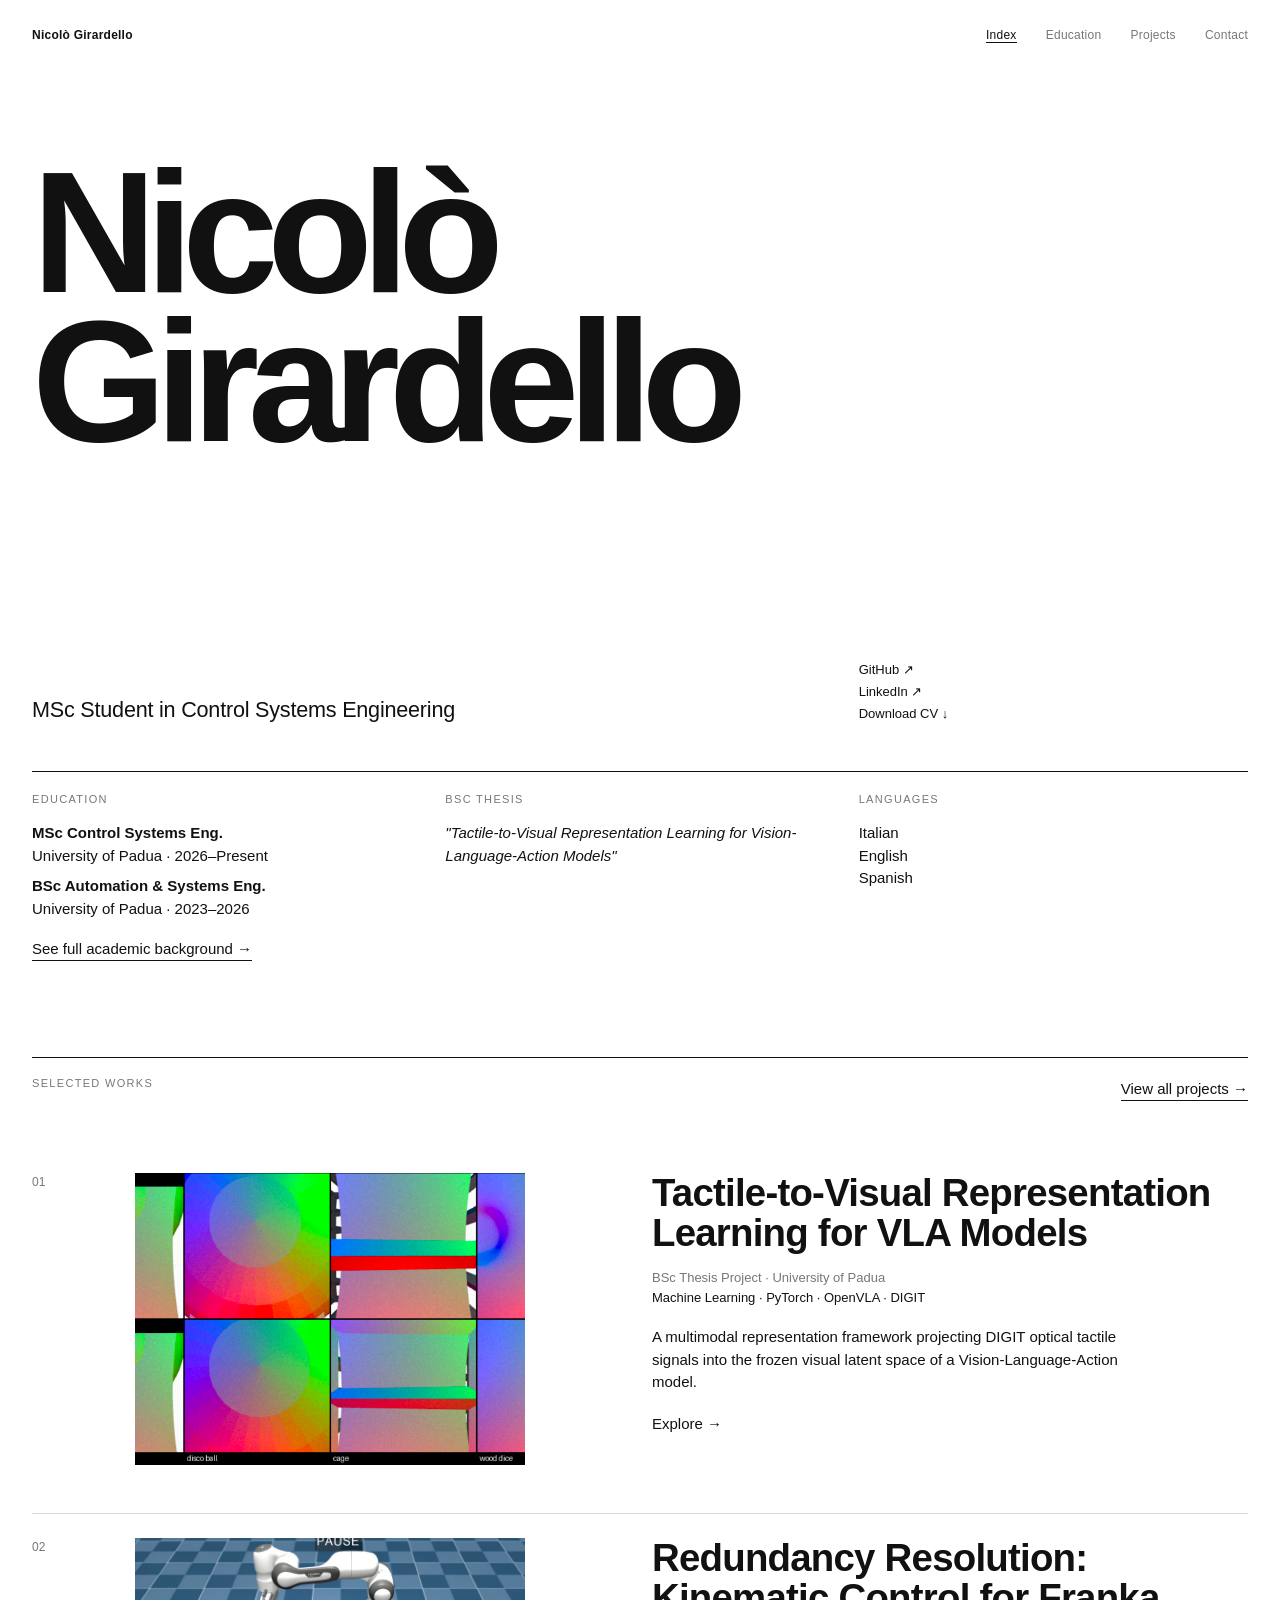
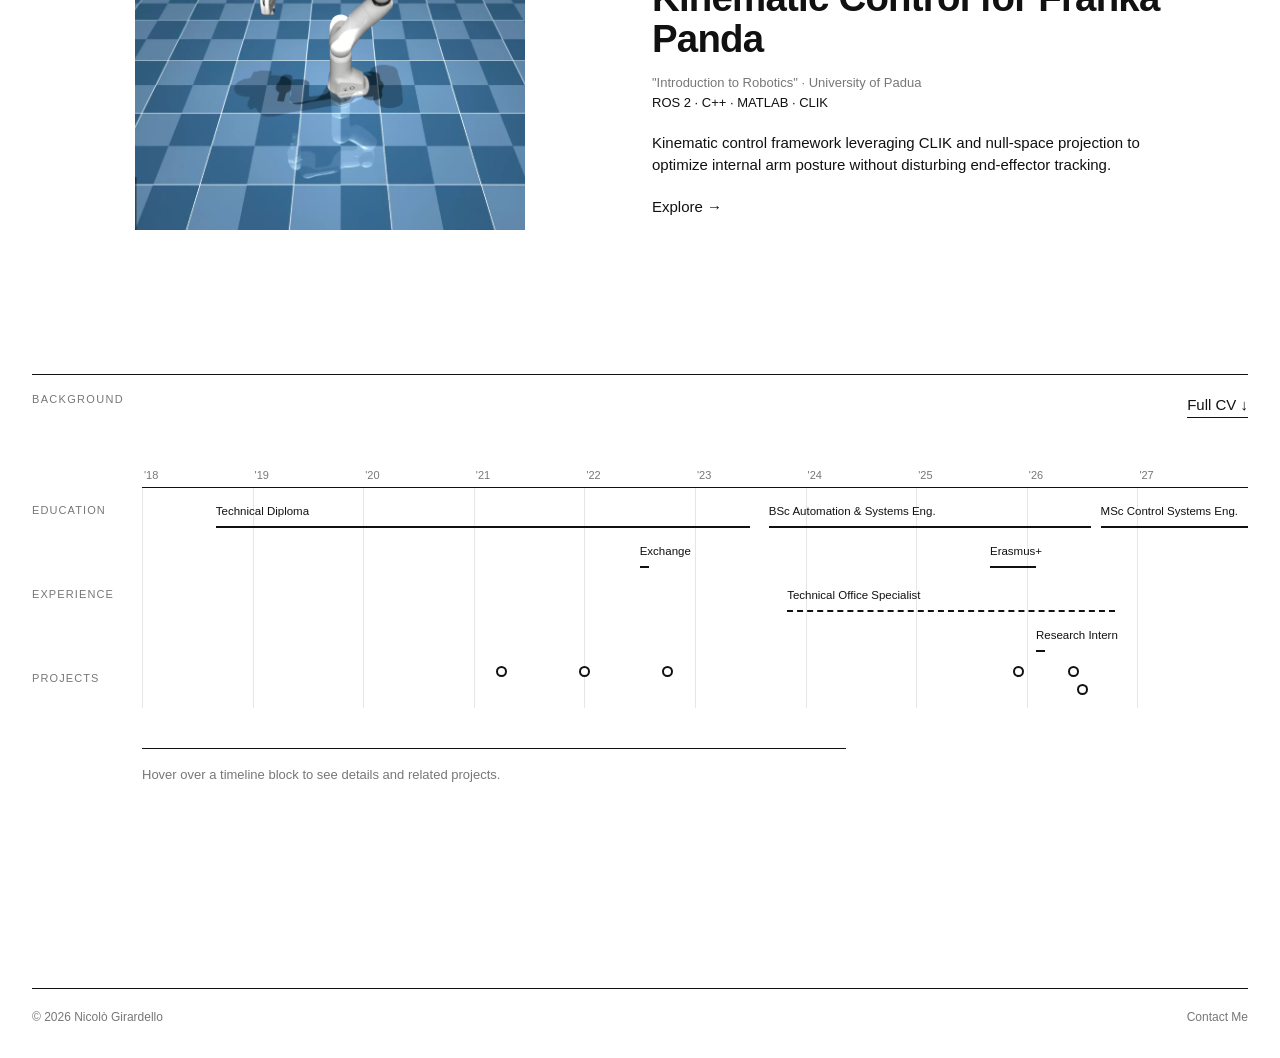
==== index.html @ 9d9387e7 "Initial commit" ====
<!DOCTYPE html>
<html lang="en">
<head>
  <meta charset="UTF-8">
  <meta name="viewport" content="width=device-width, initial-scale=1.0">

  <!-- Page metadata -->
  <title>Nicolò Girardello · Control Systems Engineer</title>
  <meta name="description" content="Portfolio of Nicolò Girardello, MSc Student in Control Systems Engineering. Exploring robotics, machine learning, and automation.">
  <meta name="author" content="Nicolò Girardello">
  <link rel="canonical" href="https://girardellon.github.io/">

  <!-- Open Graph -->
  <meta property="og:title" content="Nicolò Girardello · Control Systems Engineer">
  <meta property="og:description" content="Portfolio of Nicolò Girardello, MSc Student in Control Systems Engineering. Exploring robotics, machine learning, and automation.">
  <meta property="og:type" content="website">
  <meta property="og:url" content="https://girardellon.github.io/">
  <meta property="og:image" content="https://girardellon.github.io/assets/images/og-image.jpg">

  <!-- Styles -->
  <link rel="stylesheet" href="assets/css/style.css">

  <!-- Icons and manifest -->
  <link rel="icon" type="image/png" href="assets/images/favicon.png?v=2">
  <link rel="icon" href="favicon.ico" sizes="32x32">
  <link rel="apple-touch-icon" href="assets/images/apple-touch-icon.png">
  <link rel="manifest" href="site.webmanifest">
</head>
<body>
  <div class="wrap">

    <!-- Site header -->
    <header class="top">
      <a class="nm" href="index.html">Nicolò Girardello</a>
      <nav>
        <a href="index.html" class="active" aria-current="page">Index</a>
        <a href="education.html">Education</a>
        <a href="projects.html">Projects</a>
        <a href="contact.html">Contact</a>
      </nav>
    </header>

    <main>
      <!-- Hero -->
      <section class="hero">
        <h1>Nicolò<br>Girardello</h1>
        <div class="hm">
          <p class="role">MSc Student in Control Systems Engineering</p>
          <div class="lk">
            <a href="https://github.com/girardellon" target="_blank" rel="noopener">GitHub ↗</a>
            <a href="https://linkedin.com/in/nicol%C3%B2-girardello" target="_blank" rel="noopener">LinkedIn ↗</a>
            <a href="assets/docs/cv.pdf" target="_blank" rel="noopener">Download CV ↓</a>
          </div>
        </div>
      </section>

      <!-- Info grid -->
      <section class="info grid">
        <div>
          <p class="lab">Education</p>
          <p><strong>MSc Control Systems Eng.</strong><br>University of Padua · 2026–Present</p>
          <p><strong>BSc Automation &amp; Systems Eng.</strong><br>University of Padua · 2023–2026</p>
          <a class="more" href="education.html">See full academic background →</a>
        </div>
        <div>
          <p class="lab">BSc Thesis</p>
          <p><em>"Tactile-to-Visual Representation Learning for Vision-Language-Action Models"</em></p>
        </div>
        <div>
          <p class="lab">Languages</p>
          <p>Italian<br>English<br>Spanish</p>
        </div>
      </section>

      <!-- Selected works -->
      <section class="sec" id="selected-works">
        <div class="sh">
          <h2 class="lab">Selected Works</h2>
          <a class="more-all" href="projects.html">View all projects →</a>
        </div>

        <!-- Project 01: BSc thesis -->
        <article class="work grid">
          <div class="num">01</div>
          <div class="ph ph-media">
            <img src="assets/images/thesis-main.png" alt="Thesis Project">
          </div>
          <div class="tx">
            <h3>Tactile-to-Visual Representation Learning for VLA Models</h3>
            <p class="ctx">BSc Thesis Project · University of Padua</p>
            <p class="tg">Machine Learning · PyTorch · OpenVLA · DIGIT</p>
            <p class="s">A multimodal representation framework projecting DIGIT optical tactile signals into the frozen visual latent space of a Vision-Language-Action model.</p>
            <div class="rowlinks">
              <a href="projects/bsc-thesis.html">Explore →</a>
            </div>
          </div>
        </article>

        <!-- Project 02: Franka Panda redundancy resolution -->
        <article class="work grid">
          <div class="num">02</div>
          <div class="ph ph-media">
            <img src="assets/images/franka-ros.png" alt="Franka Panda Project" style="transform: scale(1.3);">
          </div>
          <div class="tx">
            <h3>Redundancy Resolution: Kinematic Control for Franka Panda</h3>
            <p class="ctx">"Introduction to Robotics" · University of Padua</p>
            <p class="tg">ROS 2 · C++ · MATLAB · CLIK</p>
            <p class="s">Kinematic control framework leveraging CLIK and null-space projection to optimize internal arm posture without disturbing end-effector tracking.</p>
            <div class="rowlinks">
              <a href="projects/redundancy-control.html">Explore →</a>
            </div>
          </div>
        </article>
      </section>

      <!-- Timeline -->
      <section class="sec" id="background">
        <div class="sh">
          <h2 class="lab">Background</h2>
          <a class="more-all" href="assets/docs/cv.pdf" target="_blank" rel="noopener">Full CV ↓</a>
        </div>

        <div id="tl-scroll" class="tl-scroll">
          <div class="tl-wrap">

            <!-- Years (x axis) -->
            <div class="tl-years">
              <i class="lc"></i>
              <div class="tl-yr">
                <span style="left:0%">'18</span>
                <span style="left:10%">'19</span>
                <span style="left:20%">'20</span>
                <span style="left:30%">'21</span>
                <span style="left:40%">'22</span>
                <span style="left:50%">'23</span>
                <span style="left:60%">'24</span>
                <span style="left:70%">'25</span>
                <span style="left:80%">'26</span>
                <span style="left:90%">'27</span>
              </div>
            </div>

            <!-- Lane: Education -->
            <div class="tl-lane l-edu">
              <b class="ln">Education</b>
              <div class="trk">
                <div class="bar t0 k-edu" data-tl="diploma" tabindex="0" style="left:6.67%;width:48.33%"><span>Technical Diploma</span></div>
                <div class="bar t1 narrow k-edu" data-tl="crete" tabindex="0" style="left:45%;width:0.83%"><span>Exchange</span></div>
                <div class="bar t0 k-edu" data-tl="bsc" tabindex="0" style="left:56.67%;width:29.16%"><span>BSc Automation &amp; Systems Eng.</span></div>
                <div class="bar t1 narrow k-edu" data-tl="bcn" tabindex="0" style="left:76.67%;width:4.16%"><span>Erasmus+</span></div>
                <div class="bar t0 k-edu" data-tl="msc" tabindex="0" style="left:86.67%;width:13.33%"><span>MSc Control Systems Eng.</span></div>
              </div>
            </div>

            <!-- Lane: Experience -->
            <div class="tl-lane l-exp">
              <b class="ln">Experience</b>
              <div class="trk">
                <div class="bar t0 k-exp" data-tl="mep" tabindex="0" style="left:58.33%;width:29.67%"><span>Technical Office Specialist</span></div>
                <div class="bar t1 narrow k-exp" data-tl="robotac" tabindex="0" style="left:80.83%;width:0.84%"><span>Research Intern</span></div>
              </div>
            </div>

            <!-- Lane: Projects -->
            <div class="tl-lane l-prj">
              <b class="ln">Projects</b>
              <div class="trk">
                <a class="dot t0" data-tl="p-smart-warehouse" href="projects/smart-warehouse.html" style="left:32.5%" aria-label="Smart Warehouse: Automated Material Dispensing"></a>
                <a class="dot t0" data-tl="p-berrybot" href="projects/berrybot.html" style="left:40%" aria-label="BerryBot: Automated Strawberry Harvesting System"></a>
                <a class="dot t0" data-tl="p-chessbot" href="projects/chessbot.html" style="left:47.5%" aria-label="ChessBot: Automated 3-Axis Chess-Playing Robot"></a>
                <a class="dot t0" data-tl="p-warehouse-simulator" href="projects/warehouse-simulator.html" style="left:79.17%" aria-label="Multi-Robot Warehouse Optimization Simulator"></a>
                <a class="dot t0" data-tl="p-redundancy-control" href="projects/redundancy-control.html" style="left:84.17%" aria-label="Redundancy Resolution: Kinematic Control for Franka Panda"></a>
                <a class="dot t1" data-tl="p-bsc-thesis" href="projects/bsc-thesis.html" style="left:85%" aria-label="Tactile-to-Visual Representation Learning for VLA Models"></a>
              </div>
            </div>

          </div>
        </div>

        <!-- Details panel (filled by timeline.js) -->
        <div id="tl-panel" class="tl-panel" aria-live="polite"></div>
      </section>
    </main>

    <!-- Site footer -->
    <footer>
      <span>© 2026 Nicolò Girardello</span>
      <a href="contact.html">Contact Me</a>
    </footer>

  </div>

  <!-- Timeline behaviour -->
  <script src="assets/js/timeline.js" defer></script>
</body>
</html>
---- assets/css/style.css ----
/* ==========================================================================
   Typographic grid portfolio – main stylesheet
   ========================================================================== */

/* --------------------------------------------------------------------------
   Reset & base
   -------------------------------------------------------------------------- */
* {
  box-sizing: border-box;
  margin: 0;
  padding: 0;
}

:root {
  --ink: #111;
  --mut: #777;
  --rule: #d9d9d9;
  --f: "Helvetica Neue", Helvetica, Arial, sans-serif;
}

html {
  -webkit-text-size-adjust: 100%;
}

body {
  background: #fff;
  color: var(--ink);
  font: 400 15px/1.5 var(--f);
  padding: 0 2rem;
}

a {
  color: inherit;
  text-decoration: none;
}

h1,
h2,
h3 {
  font-weight: 700;
  letter-spacing: -.02em;
  line-height: 1.05;
}

/* Small uppercase label */
.lab {
  font-size: 11px;
  font-weight: 500;
  text-transform: uppercase;
  letter-spacing: .12em;
  color: var(--mut);
}

/* --------------------------------------------------------------------------
   Layout helpers
   -------------------------------------------------------------------------- */
.wrap {
  max-width: 1360px;
  margin: 0 auto;
}

/* 12-column grid */
.grid {
  display: grid;
  grid-template-columns: repeat(12, 1fr);
  column-gap: 24px;
}

/* Vertical spacers */
.spacer {
  grid-column: 1 / -1;
}

.spacer-sm {
  height: 3rem;
}

.spacer-md {
  height: 5rem;
}

.spacer-lg {
  height: 6rem;
}

/* --------------------------------------------------------------------------
   Site header & footer
   -------------------------------------------------------------------------- */
header.top {
  display: flex;
  justify-content: space-between;
  align-items: baseline;
  padding: 1.6rem 0;
  font-size: 12px;
  letter-spacing: .02em;
}

header.top .nm {
  font-weight: 700;
}

header.top nav a {
  margin-left: 1.6rem;
  color: var(--mut);
}

header.top nav a:hover,
header.top nav a.active {
  color: var(--ink);
}

header.top nav a.active {
  border-bottom: 1px solid var(--ink);
}

footer {
  border-top: 1px solid var(--ink);
  display: flex;
  justify-content: space-between;
  padding: 1.2rem 0 2rem;
  font-size: 12px;
  color: var(--mut);
}

footer a:hover {
  color: var(--ink);
}

/* --------------------------------------------------------------------------
   Placeholders & media boxes
   -------------------------------------------------------------------------- */
.ph {
  position: relative;
  background: #f4f4f4;
  overflow: hidden;
  display: flex;
  align-items: center;
  justify-content: center;
}

.ph span {
  background: #f4f4f4;
  padding: .2rem .6rem;
  font-size: 11px;
  letter-spacing: .08em;
  text-transform: uppercase;
  color: var(--mut);
}

.ph-drawing {
  background: #fff;
  outline: 1px solid var(--rule);
  outline-offset: -1px;
}

.ph-drawing span {
  background: #fff;
}

/* Box holding a real image or video: square corners, no background.
   Per-item framing (transform / object-position) is set inline. */
.ph-media {
  padding: 0;
  background: transparent;
}

.ph-media > img,
.ph-media > video {
  display: block;
  width: 100%;
  height: 100%;
  object-fit: cover;
}

/* --------------------------------------------------------------------------
   Home page
   -------------------------------------------------------------------------- */

/* Hero */
.hero {
  min-height: 78vh;
  display: flex;
  flex-direction: column;
  justify-content: space-between;
  padding-bottom: 3rem;
}

.hero h1 {
  font-size: clamp(4rem, 13.5vw, 12.5rem);
  letter-spacing: -.065em;
  line-height: .86;
  font-weight: 700;
  margin-top: 10vh;
}

.hero .hm {
  display: grid;
  grid-template-columns: repeat(12, 1fr);
  column-gap: 24px;
  align-items: end;
  margin-top: 4rem;
}

.hero .role {
  grid-column: 1 / 6;
  font-size: 1.35rem;
  font-weight: 400;
  line-height: 1.2;
  letter-spacing: -.01em;
}

.hero .lk {
  grid-column: 9 / 13;
  display: flex;
  flex-direction: column;
  gap: .15rem;
  font-size: 13px;
}

.lk a:hover,
.rowlinks a:hover {
  text-decoration: underline;
}

/* Info grid */
.info {
  border-top: 1px solid var(--ink);
  padding: 1.2rem 0 6rem;
}

.info > div:nth-child(1) {
  grid-column: 1 / 5;
}

.info > div:nth-child(2) {
  grid-column: 5 / 9;
}

.info > div:nth-child(3) {
  grid-column: 9 / 13;
}

.info .lab {
  margin-bottom: .9rem;
}

.info p {
  margin-bottom: .5rem;
}

.info p strong {
  font-weight: 700;
}

.info .more {
  display: inline-block;
  margin-top: .6rem;
  border-bottom: 1px solid var(--ink);
}

/* Generic section with heading row */
section.sec {
  border-top: 1px solid var(--ink);
  padding: 1.2rem 0 6rem;
}

section.sec > .sh {
  display: flex;
  justify-content: space-between;
  margin-bottom: 3rem;
}

/* Selected works */
.work {
  padding: 1.5rem 0 3rem;
  border-top: 1px solid var(--rule);
}

.work:first-of-type {
  border-top: 0;
}

.work .num {
  grid-column: 1 / 2;
  font-size: 12px;
  color: var(--mut);
}

.work .ph {
  grid-column: 2 / 6;
  aspect-ratio: 4 / 3;
}

.work .tx {
  grid-column: 7 / 13;
}

.work h3 {
  font-size: clamp(1.6rem, 3vw, 2.6rem);
  margin-bottom: .9rem;
}

.work .ctx {
  color: var(--mut);
  font-size: 13px;
}

.work .tg {
  font-size: 13px;
  margin-bottom: 1.2rem;
}

.work p.s {
  max-width: 34em;
  margin-bottom: 1.2rem;
}

.rowlinks {
  display: flex;
  gap: 1.4rem;
  font-weight: 500;
}

.more-all {
  font-weight: 500;
  border-bottom: 1px solid var(--ink);
}

/* --------------------------------------------------------------------------
   Timeline (home page)
   -------------------------------------------------------------------------- */
.tl-scroll {
  overflow-x: auto;
  padding-bottom: 1rem;
}

.tl-wrap {
  min-width: 1100px;
  position: relative;
}

/* Year axis */
.tl-years {
  display: flex;
  height: 22px;
}

.tl-years .lc,
.tl-lane .ln {
  flex: 0 0 110px;
}

.tl-yr {
  position: relative;
  flex: 1;
  border-bottom: 1px solid var(--ink);
}

.tl-yr span {
  position: absolute;
  bottom: 3px;
  font-size: 11px;
  color: var(--mut);
  transform: translateX(2px);
}

/* Lanes */
.tl-lane {
  display: flex;
}

.tl-lane .ln {
  font-size: 11px;
  font-weight: 500;
  text-transform: uppercase;
  letter-spacing: .1em;
  color: var(--mut);
  padding-top: 14px;
}

.trk {
  position: relative;
  flex: 1;
  background: repeating-linear-gradient(to right, #e6e6e6 0 1px, transparent 1px 10%);
}

.l-edu .trk,
.l-exp .trk {
  height: 84px;
}

.l-prj .trk {
  height: 52px;
}

/* Bars (education / experience) */
.bar {
  position: absolute;
  height: 34px;
  border-bottom: 2px solid var(--ink);
  cursor: default;
  outline: 0;
}

.bar.t0 {
  top: 6px;
}

.bar.t1 {
  top: 46px;
}

.bar span {
  position: absolute;
  left: 0;
  bottom: 5px;
  white-space: nowrap;
  font-size: 11.5px;
  font-weight: 500;
}

.bar:hover,
.bar.is-active,
.bar:focus {
  border-bottom-width: 5px;
}

.bar.k-exp {
  border-bottom-style: dashed;
}

/* Dots (projects) */
.dot {
  position: absolute;
  width: 11px;
  height: 11px;
  border: 2px solid var(--ink);
  border-radius: 50%;
  background: #fff;
  margin-left: -5px;
}

.dot.t0 {
  top: 10px;
}

.dot.t1 {
  top: 28px;
}

.dot:hover,
.dot.is-active {
  background: var(--ink);
}

/* Details panel */
.tl-panel {
  border-top: 1px solid var(--ink);
  margin-top: 1.5rem;
  padding-top: 1rem;
  min-height: 9rem;
  max-width: 44rem;
  margin-left: 110px;
}

.tl-panel h3 {
  font-size: 1.4rem;
  margin-bottom: .3rem;
}

.tl-sub,
.tl-hint {
  color: var(--mut);
  font-size: 13px;
  margin-bottom: .6rem;
}

.tl-rel {
  margin-top: .8rem;
  display: flex;
  flex-direction: column;
  gap: .1rem;
}

.tl-rel a {
  font-weight: 500;
  width: max-content;
}

.tl-rel a:hover {
  text-decoration: underline;
}

.tl-rel strong {
  font-size: 11px;
  text-transform: uppercase;
  letter-spacing: .1em;
  color: var(--mut);
  font-weight: 500;
}

/* --------------------------------------------------------------------------
   Page headings & lists (Projects, Education)
   -------------------------------------------------------------------------- */
.pgh {
  padding: 5vh 0 3rem;
}

.pgh h1 {
  font-size: clamp(2.6rem, 7vw, 6.5rem);
  letter-spacing: -.05em;
  line-height: .92;
  max-width: 14em;
}

.pgh .lead {
  max-width: 32em;
  margin-top: 2rem;
  font-size: 1.15rem;
  color: var(--mut);
}

.cat {
  margin: 5rem 0 1.2rem;
}

/* Projects list */
.plist .r {
  display: grid;
  grid-template-columns: repeat(12, 1fr);
  column-gap: 24px;
  padding: 1.4rem 0;
  border-top: 1px solid var(--rule);
  align-items: baseline;
}

.plist .r:hover {
  background: linear-gradient(#f7f7f7, #f7f7f7);
}

.plist .d {
  grid-column: 1 / 3;
  font-size: 12px;
  color: var(--mut);
}

.plist h3 {
  grid-column: 3 / 8;
  font-size: clamp(1.3rem, 2.2vw, 1.9rem);
}

.plist .m {
  grid-column: 8 / 13;
  font-size: 13px;
}

.plist .m .c {
  color: var(--mut);
}

.plist .sm {
  grid-column: 3 / 8;
  margin-top: .8rem;
  max-width: 32em;
}

.plist .rowlinks {
  grid-column: 8 / 13;
  margin-top: .8rem;
  font-size: 13px;
}

/* Education list */
.edu .r {
  display: grid;
  grid-template-columns: repeat(12, 1fr);
  column-gap: 24px;
  padding: 1.6rem 0 2rem;
  border-top: 1px solid var(--rule);
}

.edu .when {
  grid-column: 1 / 4;
  font-size: 12px;
  color: var(--mut);
}

.edu .what {
  grid-column: 4 / 11;
}

.edu h3 {
  font-size: clamp(1.5rem, 3vw, 2.4rem);
  margin-bottom: .8rem;
}

.edu p {
  max-width: 38em;
  margin-bottom: .5rem;
}

.edu .lab {
  margin-bottom: .8rem;
}

/* --------------------------------------------------------------------------
   Project pages
   -------------------------------------------------------------------------- */

/* Project header */
.ph-head {
  padding: 4vh 0 3rem;
  border-bottom: 1px solid var(--ink);
}

.ph-head h1 {
  grid-column: 4 / 13;
  font-size: clamp(2.2rem, 5.4vw, 5rem);
  letter-spacing: -.045em;
  line-height: .95;
}

.ph-head dl {
  grid-column: 1 / 4;
  font-size: 12px;
}

.ph-head dt {
  color: var(--mut);
  text-transform: uppercase;
  letter-spacing: .1em;
  font-size: 10.5px;
  margin-top: .9rem;
}

.ph-head dt:first-child {
  margin-top: 0;
}

/* Main media (full width) */
.pm {
  padding: 2rem 0;
}

.pm .ph {
  width: 100%;
  aspect-ratio: 16 / 8;
}

.pm .ph.ph-16-9 {
  aspect-ratio: 16 / 9;
}

.pm > img,
.pm > video {
  display: block;
  width: 100%;
}

/* Main media without top padding (follows a text section) */
.pm-flush {
  padding-top: 0;
}

/* Secondary media (two columns) */
.pm2 {
  display: grid;
  grid-template-columns: 7fr 5fr;
  gap: 24px;
  padding-bottom: 2rem;
}

.pm2 .ph {
  aspect-ratio: 4 / 3;
}

.pm2 .ph:nth-child(2) {
  aspect-ratio: auto;
}

/* Text sections */
.ptxt {
  border-top: 1px solid var(--ink);
  padding: 1.2rem 0 3rem;
}

.ptxt .lab {
  grid-column: 1 / 4;
}

.ptxt .b {
  grid-column: 4 / 11;
  font-size: 1.15rem;
  line-height: 1.5;
  max-width: 36em;
}

.ptxt ol {
  list-style: none;
  counter-reset: n;
  grid-column: 4 / 12;
}

.ptxt li {
  counter-increment: n;
  border-top: 1px solid var(--rule);
  padding: 1rem 0 1rem 3rem;
  position: relative;
  max-width: 40em;
}

.ptxt li::before {
  content: counter(n, decimal-leading-zero);
  position: absolute;
  left: 0;
  font-size: 12px;
  color: var(--mut);
  top: 1.15rem;
}

/* "Full Report" heading sits closer to the PDF viewer */
.ptxt.report {
  margin-bottom: 2rem;
}

/* PDF flipbook (dFlip) */
.pdfslot {
  padding: 1rem;
  background: #f4f4f4;
}

.flipbook {
  width: 100%;
  height: 600px;
}

/* Landscape documents (slides) need less height */
.flipbook-landscape {
  height: 400px;
}

/* Hide dFlip buttons that are not needed: share, outline, bookmark */
.df-ui-btn.df-ui-share,
.df-ui-btn.df-ui-outline,
.df-ui-btn.df-ui-bookmark {
  display: none !important;
}

/* Previous / next project navigation */
.pn {
  display: flex;
  justify-content: space-between;
  border-top: 1px solid var(--ink);
  padding: 1.2rem 0 5rem;
  font-weight: 500;
}

/* --------------------------------------------------------------------------
   Contact page
   -------------------------------------------------------------------------- */
.ct .big {
  font-size: clamp(3rem, 10vw, 9rem);
  letter-spacing: -.06em;
  line-height: .88;
  font-weight: 700;
  margin: 6vh 0 3rem;
}

.ct .intro {
  grid-column: 1 / 6;
  font-size: 1.25rem;
  line-height: 1.35;
}

.ct .ln {
  grid-column: 8 / 13;
  display: flex;
  flex-direction: column;
  font-size: 1.6rem;
  font-weight: 700;
  letter-spacing: -.02em;
}

.ct .ln a {
  border-top: 1px solid var(--rule);
  padding: .5rem 0;
}

.ct .ln a:hover {
  padding-left: .5rem;
}

.ct > .grid > .lab {
  grid-column: 1 / 6;
}

.form {
  display: grid;
  gap: 1rem;
  max-width: 30rem;
  grid-column: 1 / 6;
  margin: 4rem 0 6rem;
}

.form label {
  font-size: 11px;
  text-transform: uppercase;
  letter-spacing: .1em;
  color: var(--mut);
  display: grid;
  gap: .3rem;
}

.form input,
.form textarea {
  font: inherit;
  font-size: 15px;
  color: var(--ink);
  border: 0;
  border-bottom: 1px solid var(--ink);
  padding: .4rem 0;
  background: none;
  border-radius: 0;
  outline: 0;
  resize: vertical;
}

.form button {
  justify-self: start;
  font: inherit;
  font-weight: 500;
  background: none;
  border: 0;
  border-bottom: 1px solid var(--ink);
  padding: .2rem 0;
  cursor: pointer;
}

/* Honeypot field for spam bots: hidden off-screen */
.hp {
  position: absolute;
  left: -9999px;
}

/* --------------------------------------------------------------------------
   404 page
   -------------------------------------------------------------------------- */
.nf {
  min-height: 60vh;
  display: flex;
  flex-direction: column;
  justify-content: center;
}

.nf h1 {
  font-size: clamp(7rem, 28vw, 24rem);
  letter-spacing: -.08em;
  line-height: .8;
}

.nf .lab {
  margin: 1.5rem 0;
}

.nf .nf-text {
  max-width: 28em;
}

.nf .nf-link {
  margin-top: 2rem;
}

/* --------------------------------------------------------------------------
   Responsive: tablets and phones (max 860px)
   -------------------------------------------------------------------------- */
@media (max-width: 860px) {
  body {
    padding: 0 1.1rem;
  }

  /* Every grid child spans the full width */
  .grid > *,
  .hero .hm > *,
  .work > *,
  .plist .r > *,
  .edu .r > *,
  .ptxt > *,
  .ph-head > *,
  .ct .grid > *,
  .form {
    grid-column: 1 / -1 !important;
  }

  .hero .hm {
    row-gap: 1.5rem;
  }

  .work,
  .plist .r,
  .edu .r,
  .ph-head,
  .ptxt,
  .info {
    grid-template-columns: 1fr;
  }

  .work .ph {
    margin: 1rem 0;
  }

  .info > div {
    margin-bottom: 2rem;
  }

  .pm2 {
    grid-template-columns: 1fr;
  }

  .ph-head dl {
    margin-bottom: 1.5rem;
  }

  .tl-panel {
    margin-left: 0;
  }

  .plist .d {
    margin-bottom: .3rem;
  }
}
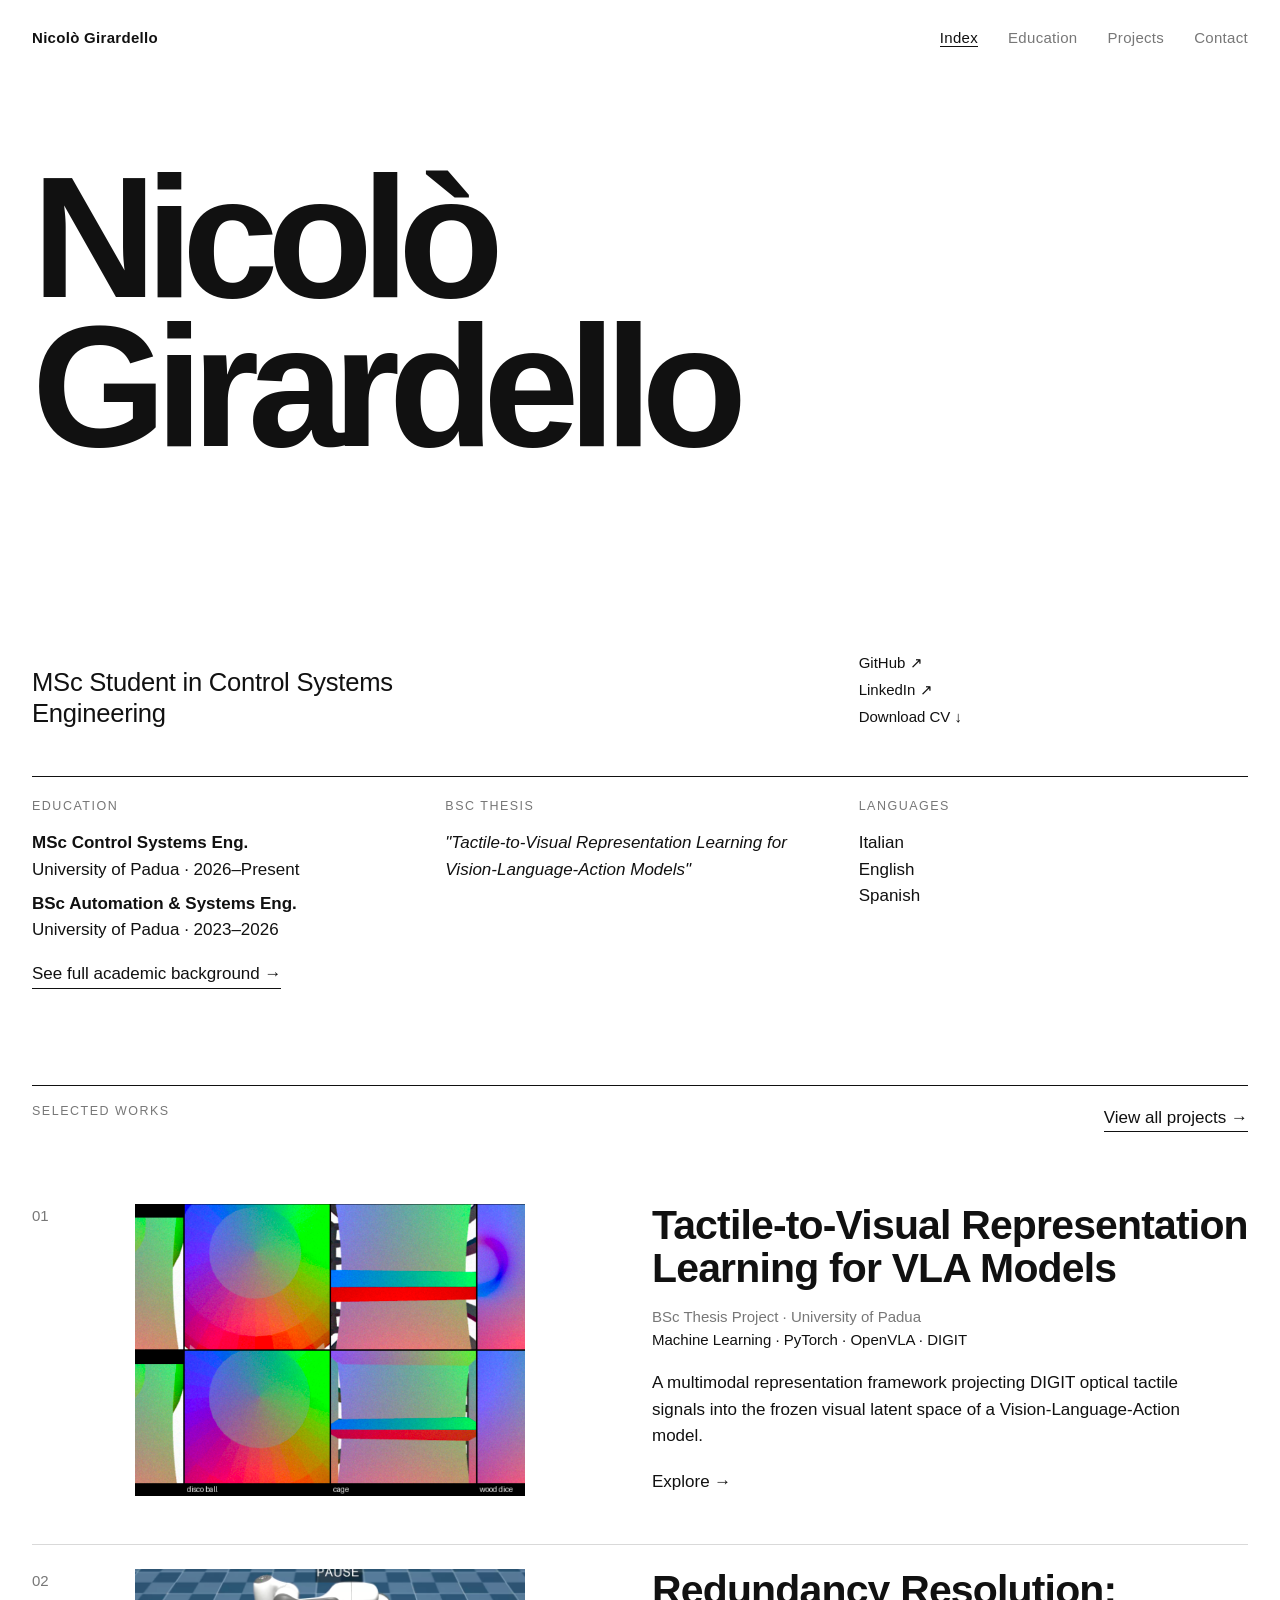
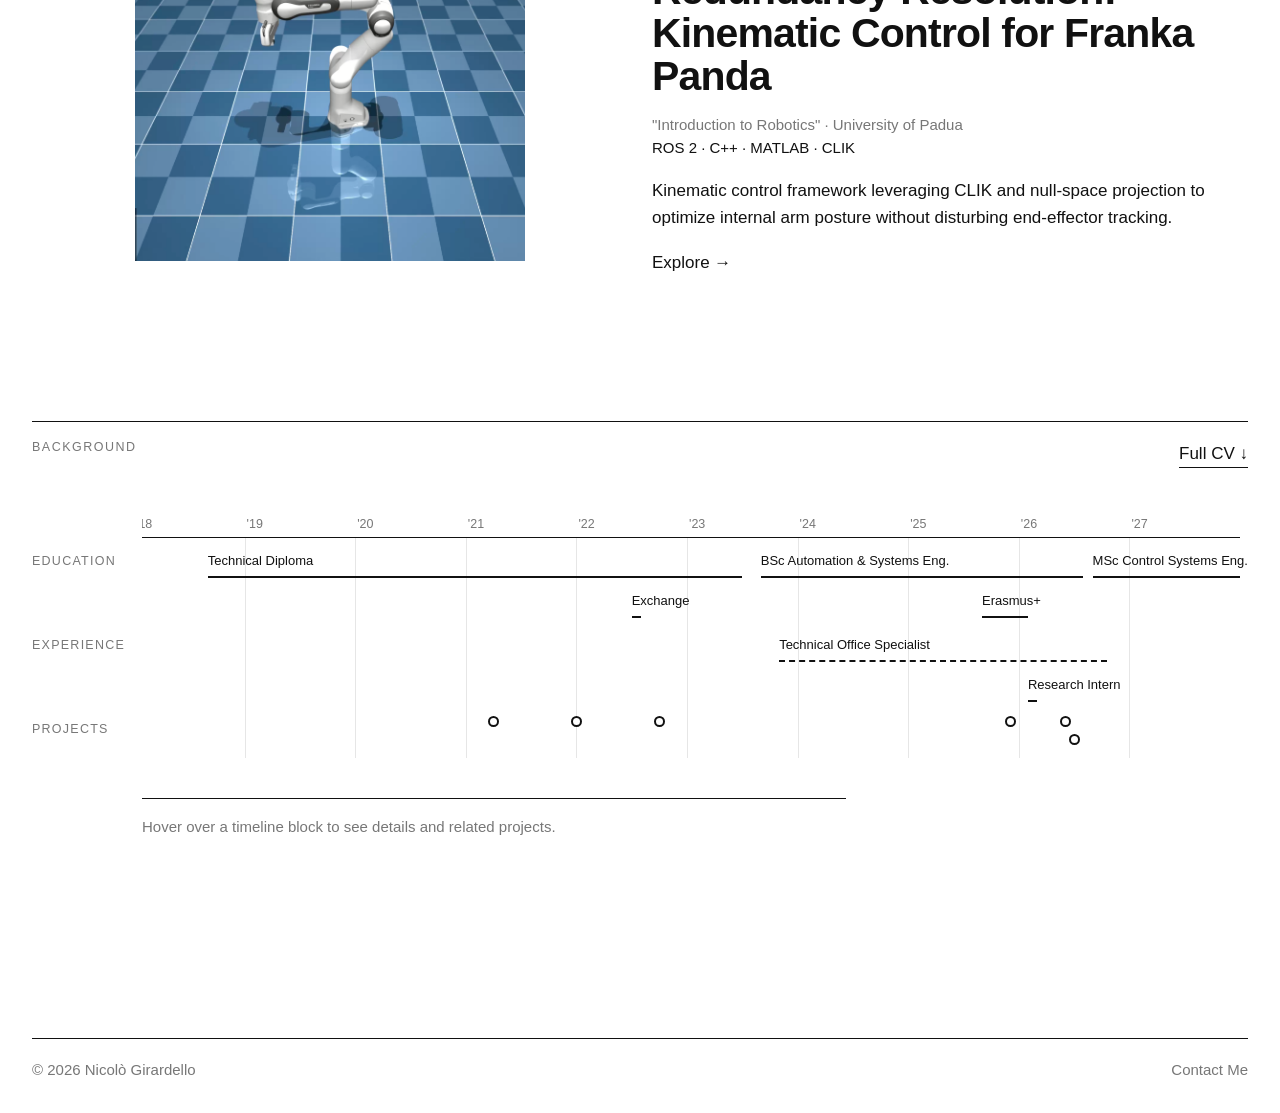
==== commit d0d73f5f: "Update CV, fix missing assets and clean up repositor" ====
--- a/index.html
+++ b/index.html
@@ -47,8 +47,8 @@
         <div class="hm">
           <p class="role">MSc Student in Control Systems Engineering</p>
           <div class="lk">
-            <a href="https://github.com/girardellon" target="_blank" rel="noopener">GitHub ↗</a>
-            <a href="https://linkedin.com/in/nicol%C3%B2-girardello" target="_blank" rel="noopener">LinkedIn ↗</a>
+            <a href="https://github.com/girardellon" target="_blank" rel="noopener">GitHub &#8599;&#xFE0E;</a>
+            <a href="https://linkedin.com/in/nicol%C3%B2-girardello" target="_blank" rel="noopener">LinkedIn &#8599;&#xFE0E;</a>
             <a href="assets/docs/cv.pdf" target="_blank" rel="noopener">Download CV ↓</a>
           </div>
         </div>
--- a/assets/css/style.css
+++ b/assets/css/style.css
@@ -16,6 +16,11 @@
   --mut: #777;
   --rule: #d9d9d9;
   --f: "Helvetica Neue", Helvetica, Arial, sans-serif;
+
+  /* Type scale: tweak these three values to resize the text of the whole site */
+  --fs-base: 17px;  /* body text */
+  --fs-sm: 15px;    /* secondary text: meta, captions, small links */
+  --fs-xs: 12.5px;  /* uppercase labels */
 }
 
 html {
@@ -25,8 +30,10 @@
 body {
   background: #fff;
   color: var(--ink);
-  font: 400 15px/1.5 var(--f);
+  font: 400 var(--fs-base)/1.55 var(--f);
   padding: 0 2rem;
+  /* Keep arrows such as ↗ as text glyphs: iOS would otherwise render them as emoji */
+  font-variant-emoji: text;
 }
 
 a {
@@ -40,11 +47,12 @@
   font-weight: 700;
   letter-spacing: -.02em;
   line-height: 1.05;
+  overflow-wrap: break-word;
 }
 
 /* Small uppercase label */
 .lab {
-  font-size: 11px;
+  font-size: var(--fs-xs);
   font-weight: 500;
   text-transform: uppercase;
   letter-spacing: .12em;
@@ -91,7 +99,7 @@
   justify-content: space-between;
   align-items: baseline;
   padding: 1.6rem 0;
-  font-size: 12px;
+  font-size: var(--fs-sm);
   letter-spacing: .02em;
 }
 
@@ -118,7 +126,7 @@
   display: flex;
   justify-content: space-between;
   padding: 1.2rem 0 2rem;
-  font-size: 12px;
+  font-size: var(--fs-sm);
   color: var(--mut);
 }
 
@@ -141,7 +149,7 @@
 .ph span {
   background: #f4f4f4;
   padding: .2rem .6rem;
-  font-size: 11px;
+  font-size: var(--fs-xs);
   letter-spacing: .08em;
   text-transform: uppercase;
   color: var(--mut);
@@ -179,6 +187,7 @@
 /* Hero */
 .hero {
   min-height: 78vh;
+  min-height: 78svh;
   display: flex;
   flex-direction: column;
   justify-content: space-between;
@@ -203,7 +212,7 @@
 
 .hero .role {
   grid-column: 1 / 6;
-  font-size: 1.35rem;
+  font-size: 1.6rem;
   font-weight: 400;
   line-height: 1.2;
   letter-spacing: -.01em;
@@ -213,8 +222,8 @@
   grid-column: 9 / 13;
   display: flex;
   flex-direction: column;
-  gap: .15rem;
-  font-size: 13px;
+  gap: .25rem;
+  font-size: var(--fs-sm);
 }
 
 .lk a:hover,
@@ -266,7 +275,9 @@
 
 section.sec > .sh {
   display: flex;
+  flex-wrap: wrap;
   justify-content: space-between;
+  gap: .6rem 1.5rem;
   margin-bottom: 3rem;
 }
 
@@ -282,7 +293,7 @@
 
 .work .num {
   grid-column: 1 / 2;
-  font-size: 12px;
+  font-size: var(--fs-sm);
   color: var(--mut);
 }
 
@@ -296,17 +307,17 @@
 }
 
 .work h3 {
-  font-size: clamp(1.6rem, 3vw, 2.6rem);
+  font-size: clamp(1.7rem, 3.2vw, 2.8rem);
   margin-bottom: .9rem;
 }
 
 .work .ctx {
   color: var(--mut);
-  font-size: 13px;
+  font-size: var(--fs-sm);
 }
 
 .work .tg {
-  font-size: 13px;
+  font-size: var(--fs-sm);
   margin-bottom: 1.2rem;
 }
 
@@ -348,6 +359,15 @@
 .tl-years .lc,
 .tl-lane .ln {
   flex: 0 0 110px;
+}
+
+/* Lane labels stay visible while the timeline scrolls horizontally on small screens */
+.tl-years .lc,
+.tl-lane .ln {
+  position: sticky;
+  left: 0;
+  z-index: 2;
+  background: #fff;
 }
 
 .tl-yr {
@@ -359,7 +379,7 @@
 .tl-yr span {
   position: absolute;
   bottom: 3px;
-  font-size: 11px;
+  font-size: var(--fs-xs);
   color: var(--mut);
   transform: translateX(2px);
 }
@@ -370,7 +390,7 @@
 }
 
 .tl-lane .ln {
-  font-size: 11px;
+  font-size: var(--fs-xs);
   font-weight: 500;
   text-transform: uppercase;
   letter-spacing: .1em;
@@ -415,7 +435,7 @@
   left: 0;
   bottom: 5px;
   white-space: nowrap;
-  font-size: 11.5px;
+  font-size: 13px;
   font-weight: 500;
 }
 
@@ -464,14 +484,14 @@
 }
 
 .tl-panel h3 {
-  font-size: 1.4rem;
+  font-size: 1.6rem;
   margin-bottom: .3rem;
 }
 
 .tl-sub,
 .tl-hint {
   color: var(--mut);
-  font-size: 13px;
+  font-size: var(--fs-sm);
   margin-bottom: .6rem;
 }
 
@@ -492,7 +512,7 @@
 }
 
 .tl-rel strong {
-  font-size: 11px;
+  font-size: var(--fs-xs);
   text-transform: uppercase;
   letter-spacing: .1em;
   color: var(--mut);
@@ -516,7 +536,7 @@
 .pgh .lead {
   max-width: 32em;
   margin-top: 2rem;
-  font-size: 1.15rem;
+  font-size: 1.35rem;
   color: var(--mut);
 }
 
@@ -540,18 +560,18 @@
 
 .plist .d {
   grid-column: 1 / 3;
-  font-size: 12px;
+  font-size: var(--fs-sm);
   color: var(--mut);
 }
 
 .plist h3 {
   grid-column: 3 / 8;
-  font-size: clamp(1.3rem, 2.2vw, 1.9rem);
+  font-size: clamp(1.45rem, 2.4vw, 2.1rem);
 }
 
 .plist .m {
   grid-column: 8 / 13;
-  font-size: 13px;
+  font-size: var(--fs-sm);
 }
 
 .plist .m .c {
@@ -567,7 +587,7 @@
 .plist .rowlinks {
   grid-column: 8 / 13;
   margin-top: .8rem;
-  font-size: 13px;
+  font-size: var(--fs-sm);
 }
 
 /* Education list */
@@ -581,7 +601,7 @@
 
 .edu .when {
   grid-column: 1 / 4;
-  font-size: 12px;
+  font-size: var(--fs-sm);
   color: var(--mut);
 }
 
@@ -590,7 +610,7 @@
 }
 
 .edu h3 {
-  font-size: clamp(1.5rem, 3vw, 2.4rem);
+  font-size: clamp(1.6rem, 3.1vw, 2.6rem);
   margin-bottom: .8rem;
 }
 
@@ -622,14 +642,14 @@
 
 .ph-head dl {
   grid-column: 1 / 4;
-  font-size: 12px;
+  font-size: var(--fs-sm);
 }
 
 .ph-head dt {
   color: var(--mut);
   text-transform: uppercase;
   letter-spacing: .1em;
-  font-size: 10.5px;
+  font-size: var(--fs-xs);
   margin-top: .9rem;
 }
 
@@ -690,7 +710,7 @@
 
 .ptxt .b {
   grid-column: 4 / 11;
-  font-size: 1.15rem;
+  font-size: 1.3rem;
   line-height: 1.5;
   max-width: 36em;
 }
@@ -713,7 +733,7 @@
   content: counter(n, decimal-leading-zero);
   position: absolute;
   left: 0;
-  font-size: 12px;
+  font-size: var(--fs-sm);
   color: var(--mut);
   top: 1.15rem;
 }
@@ -768,7 +788,7 @@
 
 .ct .intro {
   grid-column: 1 / 6;
-  font-size: 1.25rem;
+  font-size: 1.5rem;
   line-height: 1.35;
 }
 
@@ -776,7 +796,7 @@
   grid-column: 8 / 13;
   display: flex;
   flex-direction: column;
-  font-size: 1.6rem;
+  font-size: 1.9rem;
   font-weight: 700;
   letter-spacing: -.02em;
 }
@@ -803,7 +823,7 @@
 }
 
 .form label {
-  font-size: 11px;
+  font-size: var(--fs-xs);
   text-transform: uppercase;
   letter-spacing: .1em;
   color: var(--mut);
@@ -814,7 +834,8 @@
 .form input,
 .form textarea {
   font: inherit;
-  font-size: 15px;
+  /* Must stay >= 16px, otherwise iOS Safari zooms the page on focus */
+  font-size: max(16px, var(--fs-base));
   color: var(--ink);
   border: 0;
   border-bottom: 1px solid var(--ink);
@@ -847,6 +868,7 @@
    -------------------------------------------------------------------------- */
 .nf {
   min-height: 60vh;
+  min-height: 60svh;
   display: flex;
   flex-direction: column;
   justify-content: center;
@@ -871,11 +893,30 @@
 }
 
 /* --------------------------------------------------------------------------
-   Responsive: tablets and phones (max 860px)
+   Touch devices: larger tap targets
+   -------------------------------------------------------------------------- */
+@media (hover: none) {
+  .dot {
+    width: 18px;
+    height: 18px;
+    margin-left: -9px;
+  }
+
+  .dot.t0 {
+    top: 6px;
+  }
+
+  .tl-rel a {
+    padding: .25rem 0;
+  }
+}
+
+/* --------------------------------------------------------------------------
+   Responsive: tablets and phones (max 860px) – single-column layout
    -------------------------------------------------------------------------- */
 @media (max-width: 860px) {
   body {
-    padding: 0 1.1rem;
+    padding: 0 1.5rem;
   }
 
   /* Every grid child spans the full width */
@@ -891,10 +932,6 @@
     grid-column: 1 / -1 !important;
   }
 
-  .hero .hm {
-    row-gap: 1.5rem;
-  }
-
   .work,
   .plist .r,
   .edu .r,
@@ -904,11 +941,61 @@
     grid-template-columns: 1fr;
   }
 
+  /* Hero: the big title scales with the screen width */
+  .hero {
+    min-height: 72vh;
+    min-height: 72svh;
+  }
+
+  .hero h1 {
+    font-size: 19vw;
+    margin-top: 5vh;
+  }
+
+  .hero .hm {
+    row-gap: 1.5rem;
+    margin-top: 3rem;
+  }
+
+  .hero .lk {
+    gap: .5rem;
+  }
+
+  /* Page titles */
+  .pgh h1 {
+    font-size: clamp(2.8rem, 12vw, 6.5rem);
+  }
+
+  .ct .big {
+    font-size: clamp(3.4rem, 19vw, 9rem);
+  }
+
+  /* Vertical rhythm */
+  .info,
+  section.sec {
+    padding-bottom: 4rem;
+  }
+
+  .info > div {
+    margin-bottom: 2rem;
+  }
+
   .work .ph {
     margin: 1rem 0;
   }
 
-  .info > div {
+  .plist .r,
+  .edu .r {
+    row-gap: .5rem;
+  }
+
+  .ct .grid {
+    row-gap: 1.5rem;
+  }
+
+  /* Project page: title first, then the metadata list */
+  .ph-head h1 {
+    order: -1;
     margin-bottom: 2rem;
   }
 
@@ -916,15 +1003,87 @@
     grid-template-columns: 1fr;
   }
 
-  .ph-head dl {
-    margin-bottom: 1.5rem;
+  /* The second box is stretched on desktop; on a single column media keep
+     their natural ratio and placeholders get a fixed one */
+  .pm2 .ph:nth-child(2):not(.ph-media) {
+    aspect-ratio: 4 / 3;
+  }
+
+  .ptxt .b {
+    font-size: 1.2rem;
+  }
+
+  .pn {
+    flex-direction: column;
+    gap: 1rem;
   }
 
   .tl-panel {
     margin-left: 0;
   }
 
-  .plist .d {
-    margin-bottom: .3rem;
-  }
-}
+  .form {
+    margin: 2rem 0 4rem;
+  }
+}
+
+/* --------------------------------------------------------------------------
+   Responsive: phones (max 560px)
+   -------------------------------------------------------------------------- */
+@media (max-width: 560px) {
+  :root {
+    --fs-base: 16px;
+    --fs-sm: 14.5px;
+    --fs-xs: 12px;
+  }
+
+  body {
+    padding: 0 1.25rem;
+  }
+
+  /* Header: name on the first row, menu on the second */
+  header.top {
+    flex-direction: column;
+    align-items: flex-start;
+    gap: .8rem;
+    padding: 1.2rem 0 1rem;
+  }
+
+  header.top nav {
+    display: flex;
+    flex-wrap: wrap;
+    gap: .4rem 1.4rem;
+  }
+
+  header.top nav a {
+    margin-left: 0;
+  }
+
+  .hero .role {
+    font-size: 1.4rem;
+  }
+
+  .ct .intro {
+    font-size: 1.3rem;
+  }
+
+  .ct .ln {
+    font-size: 1.6rem;
+  }
+
+  .ptxt .b {
+    font-size: 1.1rem;
+  }
+
+  .pgh .lead {
+    font-size: 1.15rem;
+  }
+
+  .flipbook {
+    height: 520px;
+  }
+
+  .flipbook-landscape {
+    height: 280px;
+  }
+}
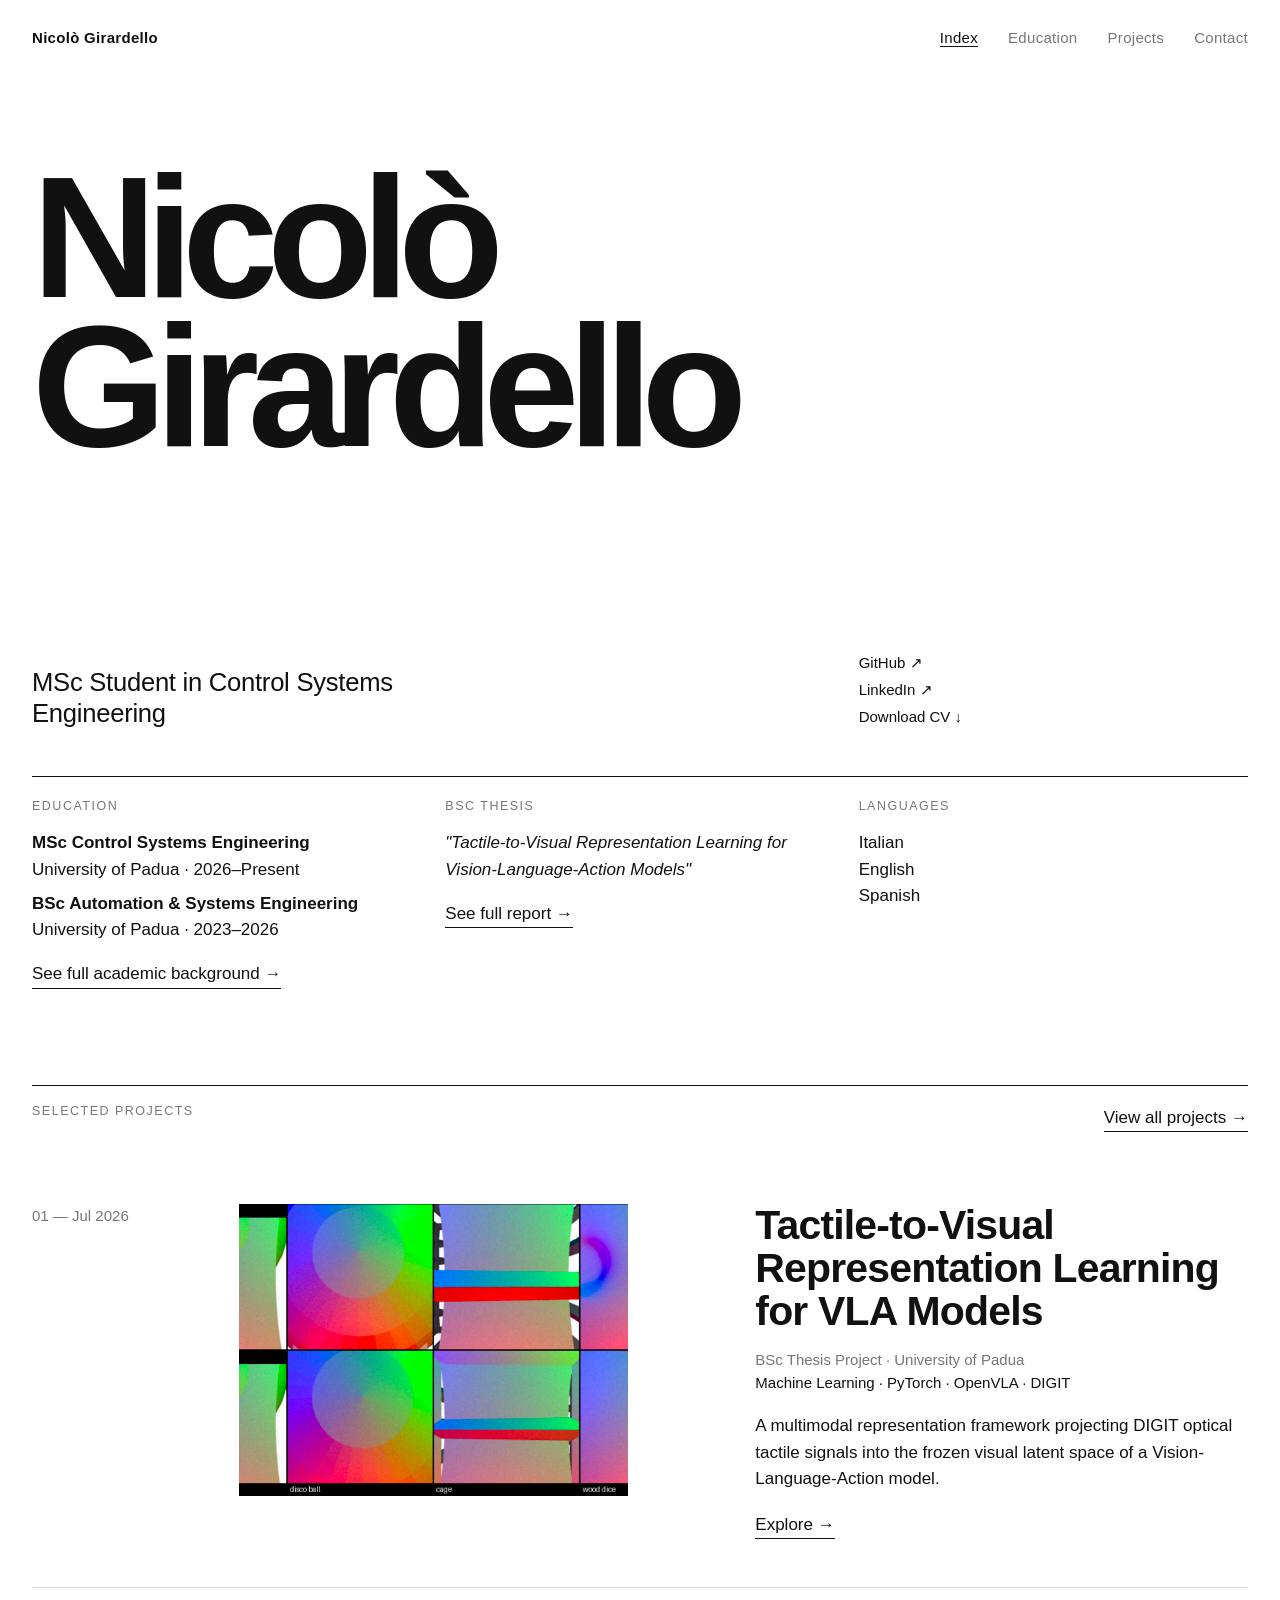
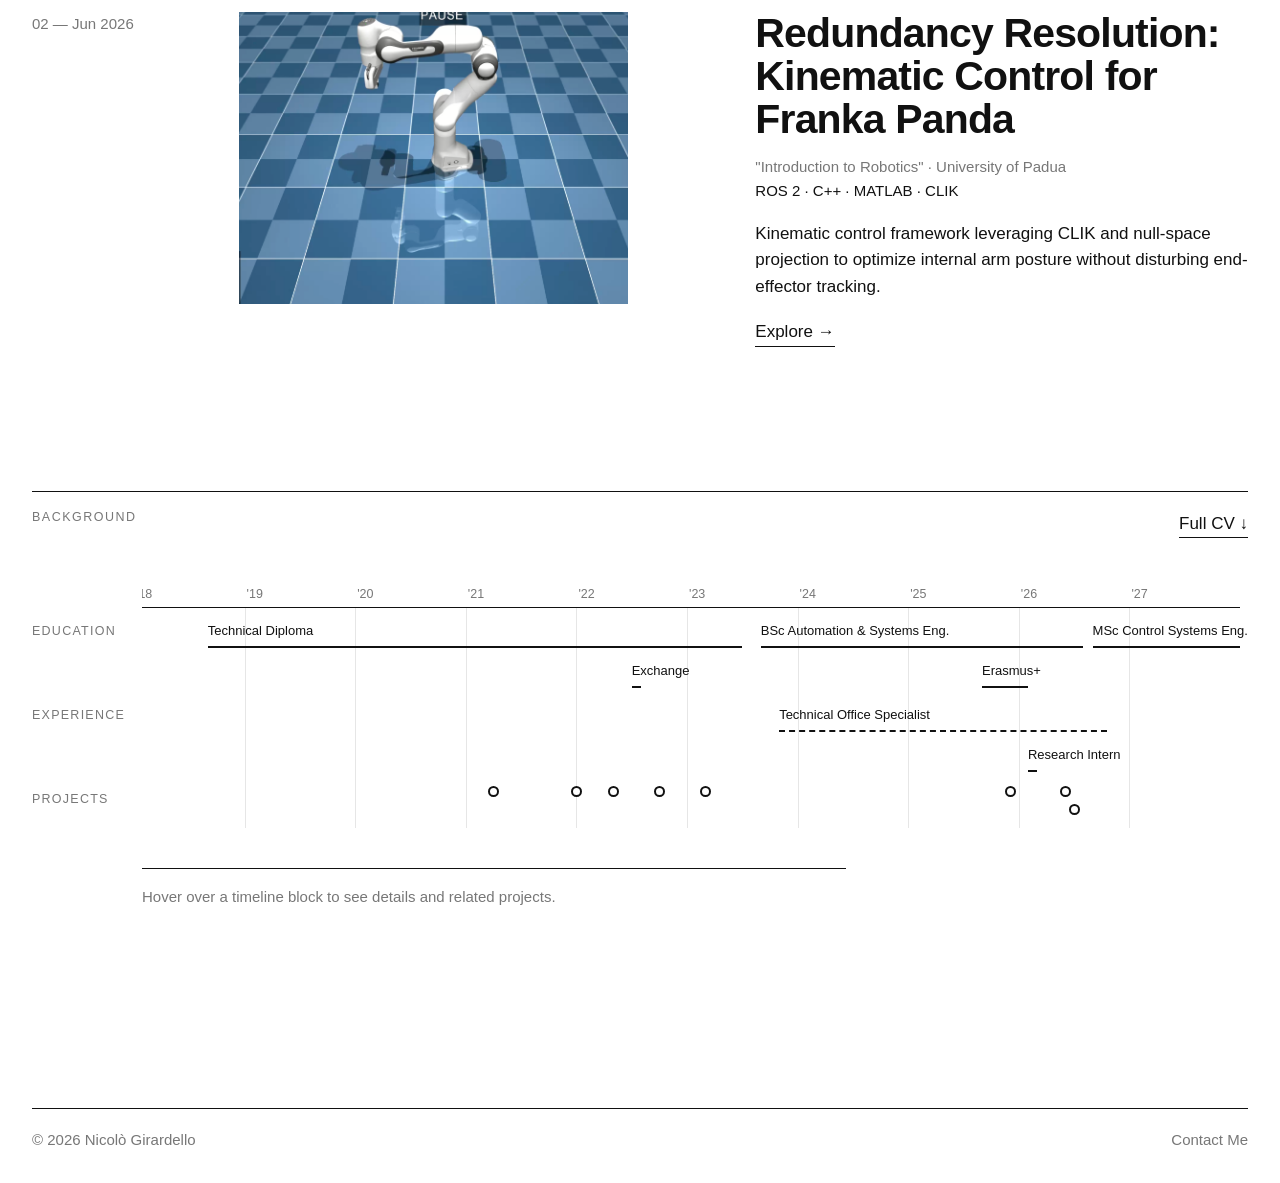
==== commit 5c7da756: "Update CV, fix missing assets and clean up repository." ====
--- a/index.html
+++ b/index.html
@@ -58,13 +58,14 @@
       <section class="info grid">
         <div>
           <p class="lab">Education</p>
-          <p><strong>MSc Control Systems Eng.</strong><br>University of Padua · 2026–Present</p>
-          <p><strong>BSc Automation &amp; Systems Eng.</strong><br>University of Padua · 2023–2026</p>
+          <p><strong>MSc Control Systems Engineering</strong><br>University of Padua · 2026–Present</p>
+          <p><strong>BSc Automation &amp; Systems Engineering</strong><br>University of Padua · 2023–2026</p>
           <a class="more" href="education.html">See full academic background →</a>
         </div>
         <div>
           <p class="lab">BSc Thesis</p>
           <p><em>"Tactile-to-Visual Representation Learning for Vision-Language-Action Models"</em></p>
+          <a class="more" href="projects/bsc-thesis.html">See full report →</a>
         </div>
         <div>
           <p class="lab">Languages</p>
@@ -75,13 +76,13 @@
       <!-- Selected works -->
       <section class="sec" id="selected-works">
         <div class="sh">
-          <h2 class="lab">Selected Works</h2>
+          <h2 class="lab">Selected Projects</h2>
           <a class="more-all" href="projects.html">View all projects →</a>
         </div>
 
         <!-- Project 01: BSc thesis -->
         <article class="work grid">
-          <div class="num">01</div>
+          <div class="num">01 — Jul 2026</div>
           <div class="ph ph-media">
             <img src="assets/images/thesis-main.png" alt="Thesis Project">
           </div>
@@ -98,7 +99,7 @@
 
         <!-- Project 02: Franka Panda redundancy resolution -->
         <article class="work grid">
-          <div class="num">02</div>
+          <div class="num">02 — Jun 2026</div>
           <div class="ph ph-media">
             <img src="assets/images/franka-ros.png" alt="Franka Panda Project" style="transform: scale(1.3);">
           </div>
@@ -172,6 +173,8 @@
                 <a class="dot t0" data-tl="p-warehouse-simulator" href="projects/warehouse-simulator.html" style="left:79.17%" aria-label="Multi-Robot Warehouse Optimization Simulator"></a>
                 <a class="dot t0" data-tl="p-redundancy-control" href="projects/redundancy-control.html" style="left:84.17%" aria-label="Redundancy Resolution: Kinematic Control for Franka Panda"></a>
                 <a class="dot t1" data-tl="p-bsc-thesis" href="projects/bsc-thesis.html" style="left:85%" aria-label="Tactile-to-Visual Representation Learning for VLA Models"></a>
+                <span class="dot t0" data-tl="c-automation-2022" tabindex="0" role="button" style="left:43.33%" aria-label="National Automation Competition"></span>
+                <span class="dot t0" data-tl="c-machine-tool-2023" tabindex="0" role="button" style="left:51.67%" aria-label="Machine Tool and Mechatronics Olympics"></span>    
               </div>
             </div>
 
--- a/assets/css/style.css
+++ b/assets/css/style.css
@@ -226,8 +226,7 @@
   font-size: var(--fs-sm);
 }
 
-.lk a:hover,
-.rowlinks a:hover {
+.lk a:hover {
   text-decoration: underline;
 }
 
@@ -292,18 +291,18 @@
 }
 
 .work .num {
-  grid-column: 1 / 2;
+  grid-column: 1 / 3;
   font-size: var(--fs-sm);
   color: var(--mut);
 }
 
 .work .ph {
-  grid-column: 2 / 6;
+  grid-column: 3 / 7;
   aspect-ratio: 4 / 3;
 }
 
 .work .tx {
-  grid-column: 7 / 13;
+  grid-column: 8 / 13;
 }
 
 .work h3 {
@@ -330,6 +329,10 @@
   display: flex;
   gap: 1.4rem;
   font-weight: 500;
+}
+
+.rowlinks a {
+  border-bottom: 1px solid var(--ink);
 }
 
 .more-all {
@@ -504,11 +507,11 @@
 
 .tl-rel a {
   font-weight: 500;
-  width: max-content;
-}
-
-.tl-rel a:hover {
+  width: fit-content;
+  max-width: 100%;
   text-decoration: underline;
+  text-decoration-thickness: 1px;
+  text-underline-offset: .25em;
 }
 
 .tl-rel strong {
@@ -810,59 +813,6 @@
   padding-left: .5rem;
 }
 
-.ct > .grid > .lab {
-  grid-column: 1 / 6;
-}
-
-.form {
-  display: grid;
-  gap: 1rem;
-  max-width: 30rem;
-  grid-column: 1 / 6;
-  margin: 4rem 0 6rem;
-}
-
-.form label {
-  font-size: var(--fs-xs);
-  text-transform: uppercase;
-  letter-spacing: .1em;
-  color: var(--mut);
-  display: grid;
-  gap: .3rem;
-}
-
-.form input,
-.form textarea {
-  font: inherit;
-  /* Must stay >= 16px, otherwise iOS Safari zooms the page on focus */
-  font-size: max(16px, var(--fs-base));
-  color: var(--ink);
-  border: 0;
-  border-bottom: 1px solid var(--ink);
-  padding: .4rem 0;
-  background: none;
-  border-radius: 0;
-  outline: 0;
-  resize: vertical;
-}
-
-.form button {
-  justify-self: start;
-  font: inherit;
-  font-weight: 500;
-  background: none;
-  border: 0;
-  border-bottom: 1px solid var(--ink);
-  padding: .2rem 0;
-  cursor: pointer;
-}
-
-/* Honeypot field for spam bots: hidden off-screen */
-.hp {
-  position: absolute;
-  left: -9999px;
-}
-
 /* --------------------------------------------------------------------------
    404 page
    -------------------------------------------------------------------------- */
@@ -927,8 +877,7 @@
   .edu .r > *,
   .ptxt > *,
   .ph-head > *,
-  .ct .grid > *,
-  .form {
+  .ct .grid > * {
     grid-column: 1 / -1 !important;
   }
 
@@ -1021,10 +970,6 @@
   .tl-panel {
     margin-left: 0;
   }
-
-  .form {
-    margin: 2rem 0 4rem;
-  }
 }
 
 /* --------------------------------------------------------------------------
@@ -1086,4 +1031,4 @@
   .flipbook-landscape {
     height: 280px;
   }
-}
+}
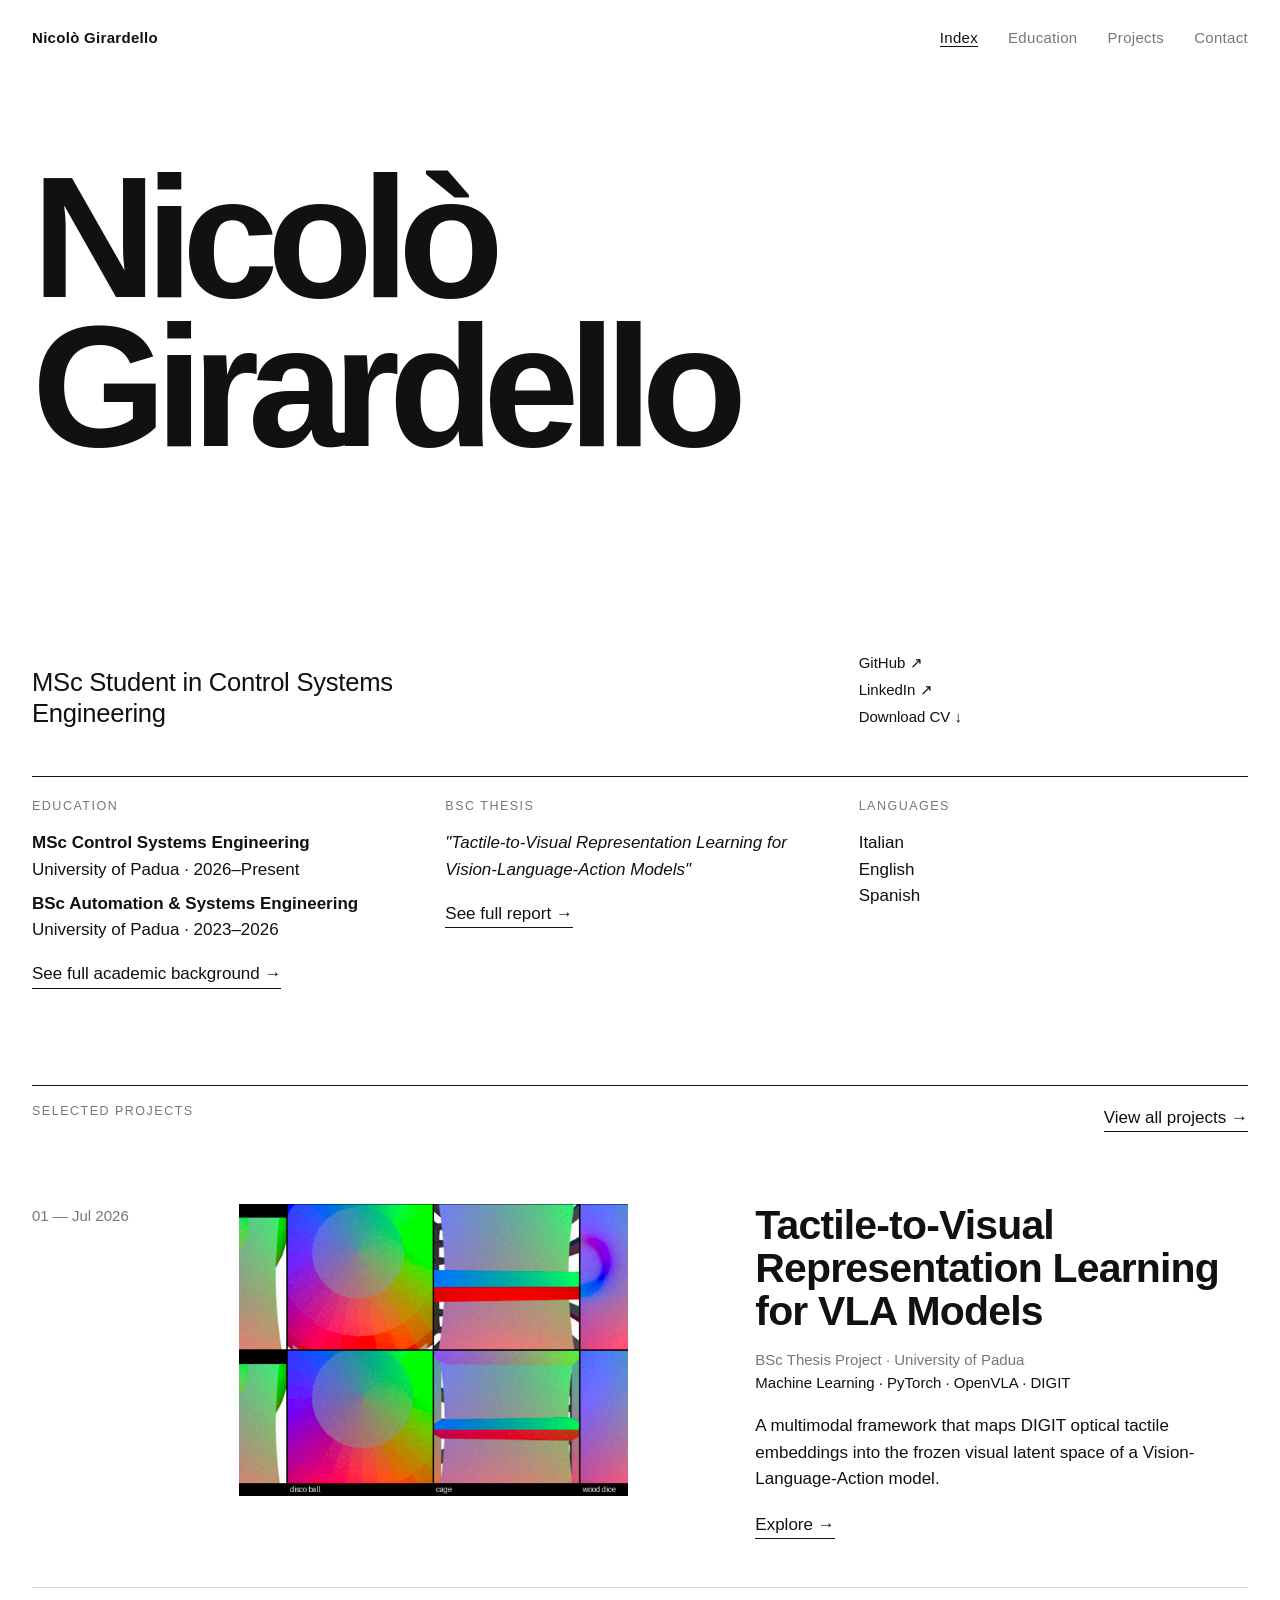
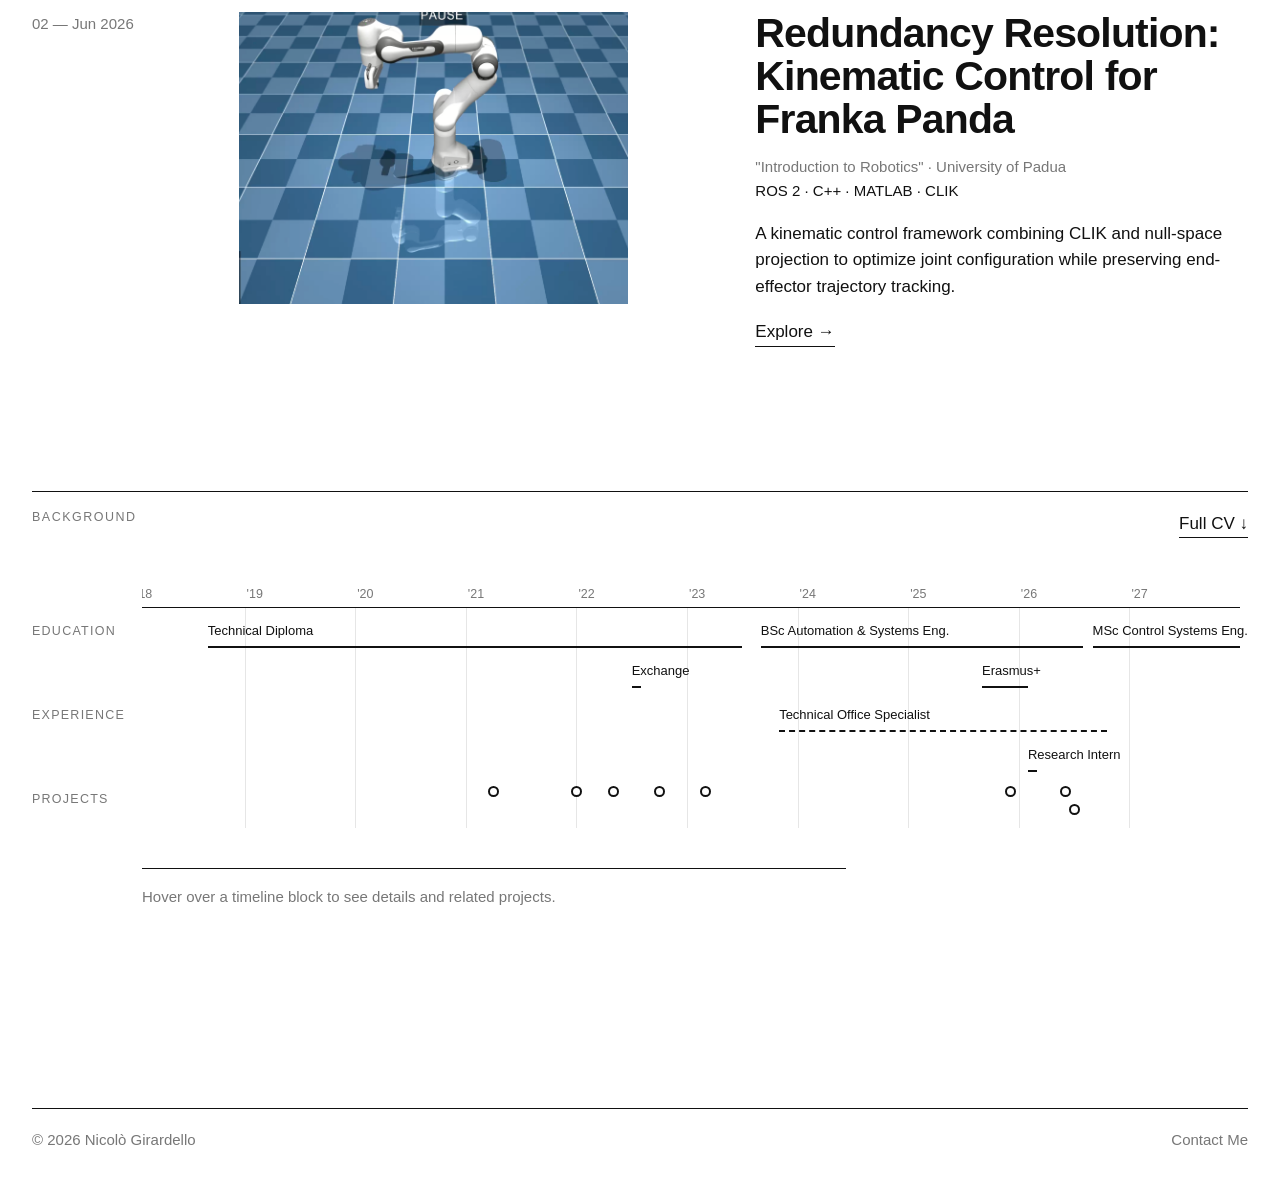
==== commit c66db48a: "Fix: text" ====
--- a/index.html
+++ b/index.html
@@ -5,17 +5,16 @@
   <meta name="viewport" content="width=device-width, initial-scale=1.0">
 
   <!-- Page metadata -->
-  <title>Nicolò Girardello · Control Systems Engineer</title>
-  <meta name="description" content="Portfolio of Nicolò Girardello, MSc Student in Control Systems Engineering. Exploring robotics, machine learning, and automation.">
+  <title>Nicolò Girardello · MSc Student in Control Systems Engineering</title>
+  <meta name="description" content="Personal project portfolio.">
   <meta name="author" content="Nicolò Girardello">
   <link rel="canonical" href="https://girardellon.github.io/">
 
   <!-- Open Graph -->
-  <meta property="og:title" content="Nicolò Girardello · Control Systems Engineer">
-  <meta property="og:description" content="Portfolio of Nicolò Girardello, MSc Student in Control Systems Engineering. Exploring robotics, machine learning, and automation.">
+  <meta property="og:title" content="Nicolò Girardello · MSc Student in Control Systems Engineering">
+  <meta property="og:description" content="Personal project portfolio.">
   <meta property="og:type" content="website">
   <meta property="og:url" content="https://girardellon.github.io/">
-  <meta property="og:image" content="https://girardellon.github.io/assets/images/og-image.jpg">
 
   <!-- Styles -->
   <link rel="stylesheet" href="assets/css/style.css">
@@ -90,7 +89,7 @@
             <h3>Tactile-to-Visual Representation Learning for VLA Models</h3>
             <p class="ctx">BSc Thesis Project · University of Padua</p>
             <p class="tg">Machine Learning · PyTorch · OpenVLA · DIGIT</p>
-            <p class="s">A multimodal representation framework projecting DIGIT optical tactile signals into the frozen visual latent space of a Vision-Language-Action model.</p>
+            <p class="s">A multimodal framework that maps DIGIT optical tactile embeddings into the frozen visual latent space of a Vision-Language-Action model.</p>
             <div class="rowlinks">
               <a href="projects/bsc-thesis.html">Explore →</a>
             </div>
@@ -107,7 +106,7 @@
             <h3>Redundancy Resolution: Kinematic Control for Franka Panda</h3>
             <p class="ctx">"Introduction to Robotics" · University of Padua</p>
             <p class="tg">ROS 2 · C++ · MATLAB · CLIK</p>
-            <p class="s">Kinematic control framework leveraging CLIK and null-space projection to optimize internal arm posture without disturbing end-effector tracking.</p>
+            <p class="s">A kinematic control framework combining CLIK and null-space projection to optimize joint configuration while preserving end-effector trajectory tracking.</p>
             <div class="rowlinks">
               <a href="projects/redundancy-control.html">Explore →</a>
             </div>
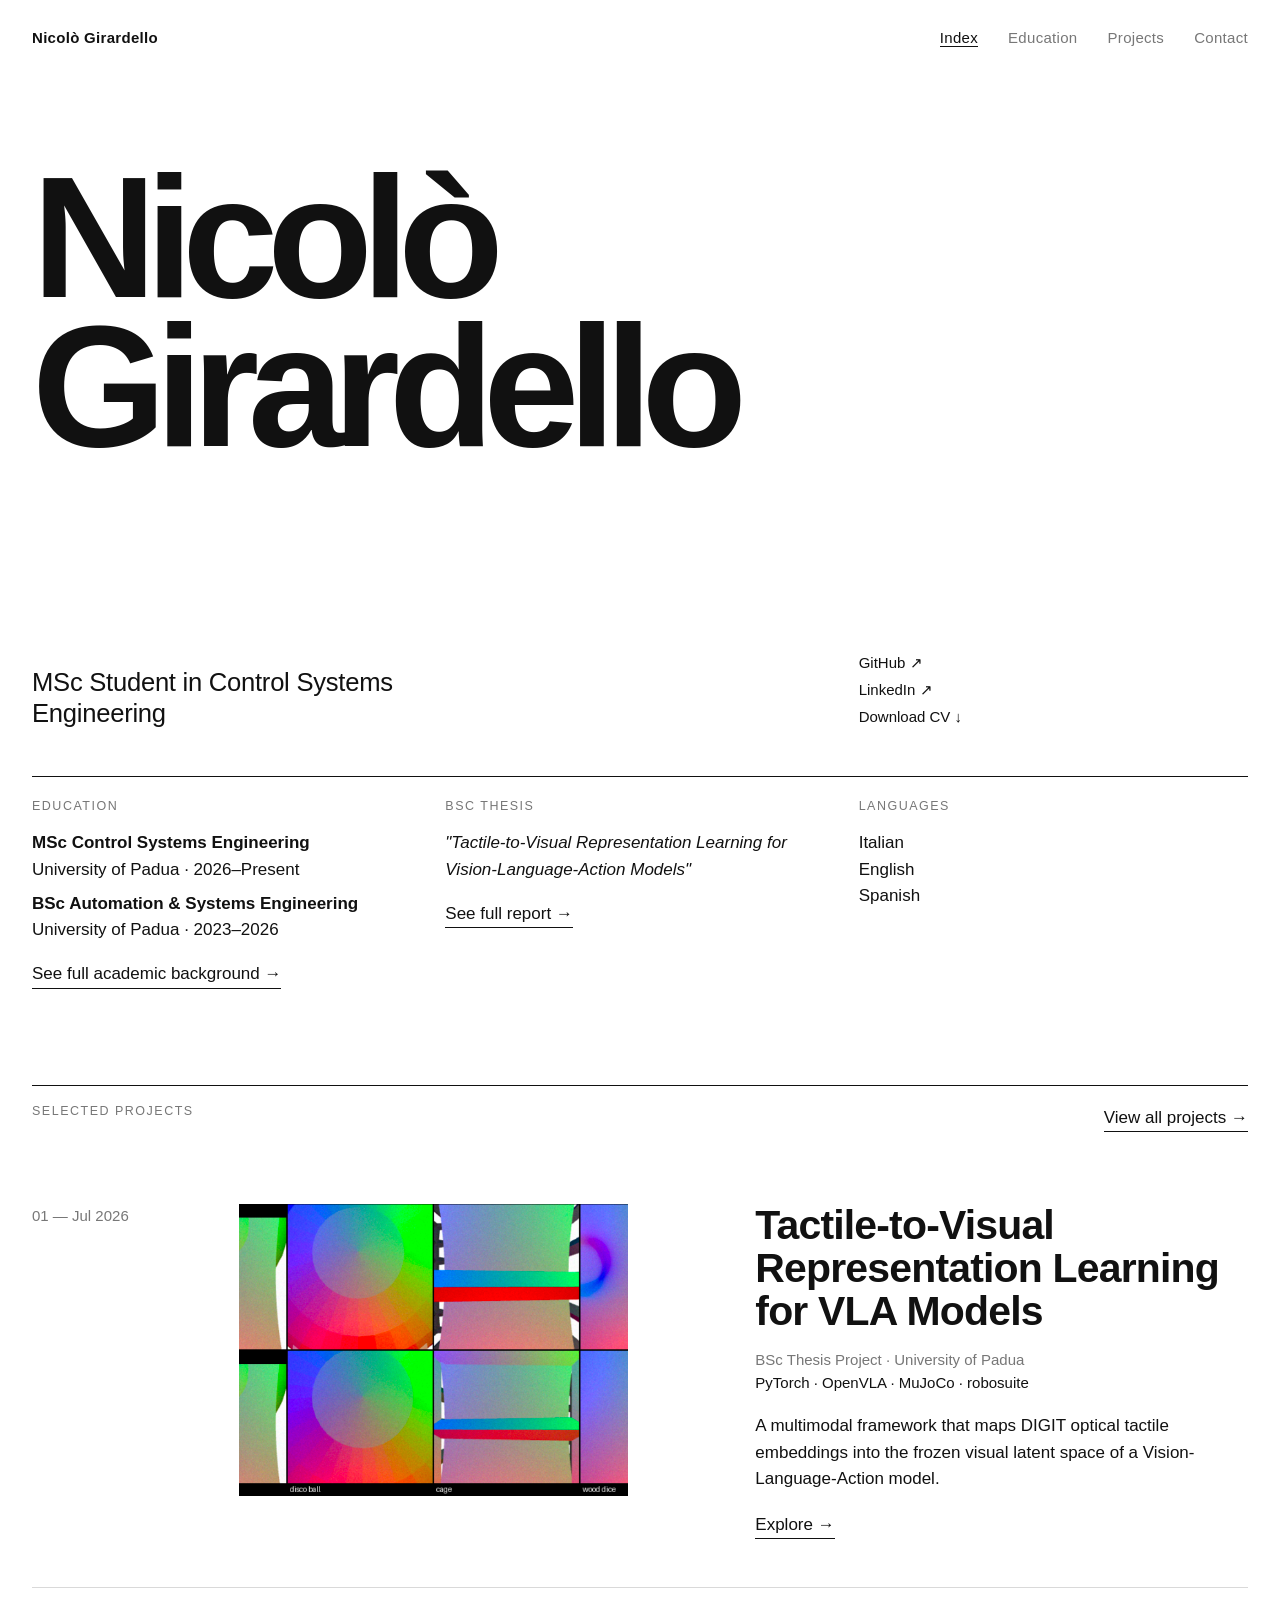
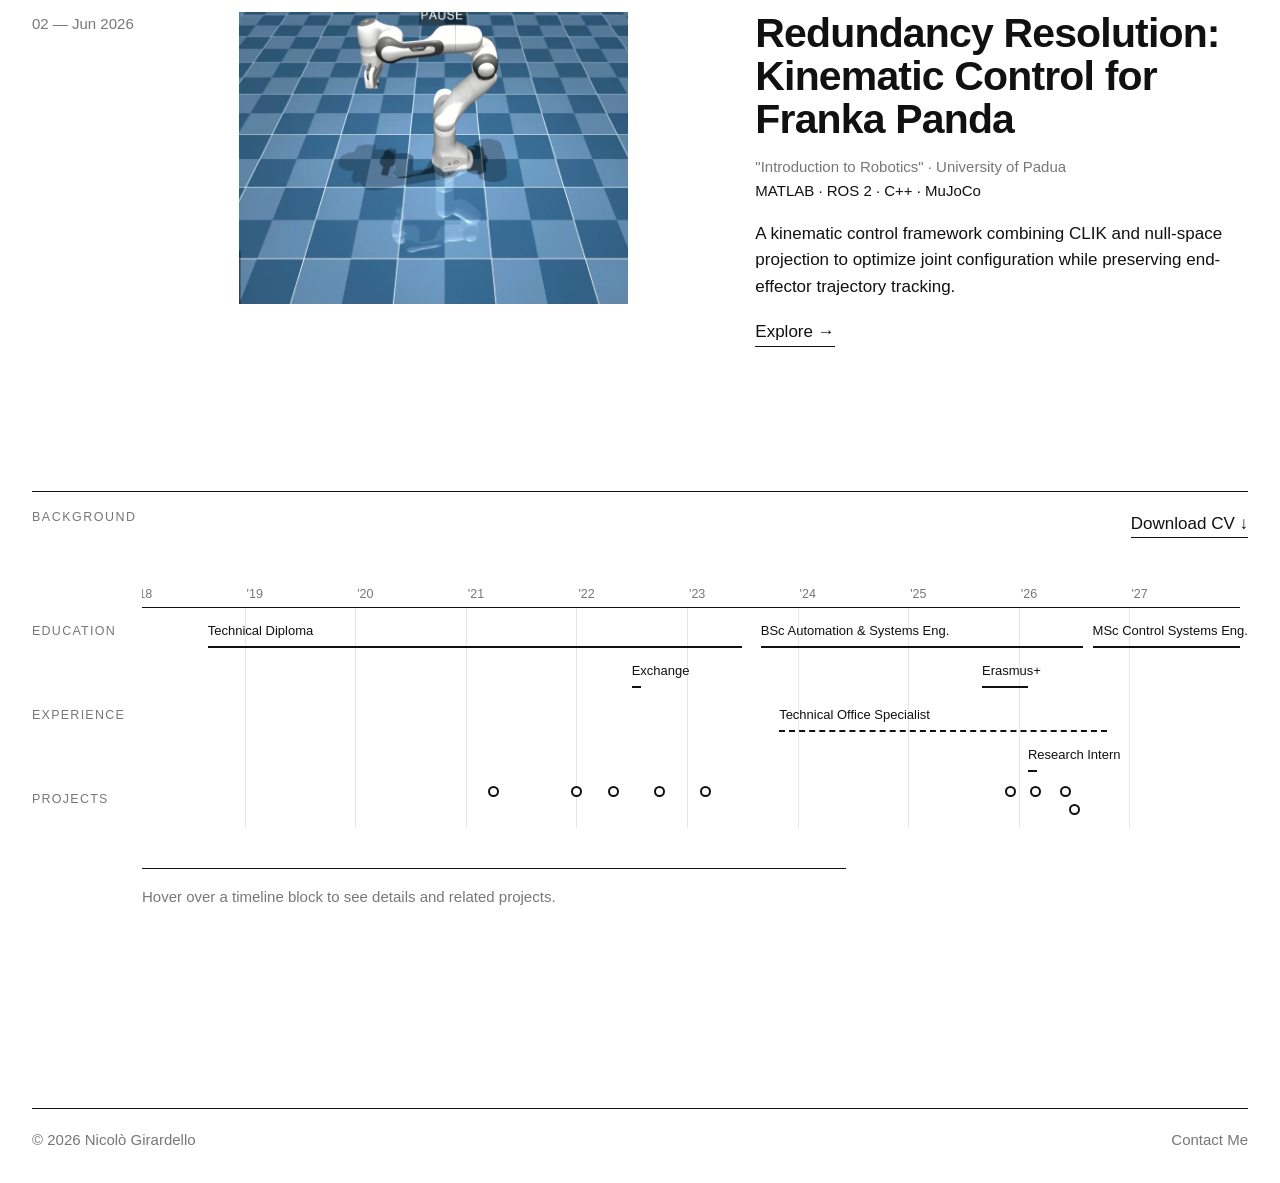
==== commit 728d7159: "Fix: text" ====
--- a/index.html
+++ b/index.html
@@ -88,7 +88,7 @@
           <div class="tx">
             <h3>Tactile-to-Visual Representation Learning for VLA Models</h3>
             <p class="ctx">BSc Thesis Project · University of Padua</p>
-            <p class="tg">Machine Learning · PyTorch · OpenVLA · DIGIT</p>
+            <p class="tg">PyTorch · OpenVLA · MuJoCo · robosuite</p>
             <p class="s">A multimodal framework that maps DIGIT optical tactile embeddings into the frozen visual latent space of a Vision-Language-Action model.</p>
             <div class="rowlinks">
               <a href="projects/bsc-thesis.html">Explore →</a>
@@ -105,7 +105,7 @@
           <div class="tx">
             <h3>Redundancy Resolution: Kinematic Control for Franka Panda</h3>
             <p class="ctx">"Introduction to Robotics" · University of Padua</p>
-            <p class="tg">ROS 2 · C++ · MATLAB · CLIK</p>
+            <p class="tg">MATLAB · ROS 2 · C++ · MuJoCo</p>
             <p class="s">A kinematic control framework combining CLIK and null-space projection to optimize joint configuration while preserving end-effector trajectory tracking.</p>
             <div class="rowlinks">
               <a href="projects/redundancy-control.html">Explore →</a>
@@ -118,7 +118,7 @@
       <section class="sec" id="background">
         <div class="sh">
           <h2 class="lab">Background</h2>
-          <a class="more-all" href="assets/docs/cv.pdf" target="_blank" rel="noopener">Full CV ↓</a>
+          <a class="more-all" href="assets/docs/cv.pdf" target="_blank" rel="noopener">Download CV ↓</a>
         </div>
 
         <div id="tl-scroll" class="tl-scroll">
@@ -172,6 +172,7 @@
                 <a class="dot t0" data-tl="p-warehouse-simulator" href="projects/warehouse-simulator.html" style="left:79.17%" aria-label="Multi-Robot Warehouse Optimization Simulator"></a>
                 <a class="dot t0" data-tl="p-redundancy-control" href="projects/redundancy-control.html" style="left:84.17%" aria-label="Redundancy Resolution: Kinematic Control for Franka Panda"></a>
                 <a class="dot t1" data-tl="p-bsc-thesis" href="projects/bsc-thesis.html" style="left:85%" aria-label="Tactile-to-Visual Representation Learning for VLA Models"></a>
+                <a class="dot t0" data-tl="p-left-robotics" href="projects/left-robotics.html" style="left:81.5%" aria-label="Evolutionary Robotics & PID Control"></a>
                 <span class="dot t0" data-tl="c-automation-2022" tabindex="0" role="button" style="left:43.33%" aria-label="National Automation Competition"></span>
                 <span class="dot t0" data-tl="c-machine-tool-2023" tabindex="0" role="button" style="left:51.67%" aria-label="Machine Tool and Mechatronics Olympics"></span>    
               </div>
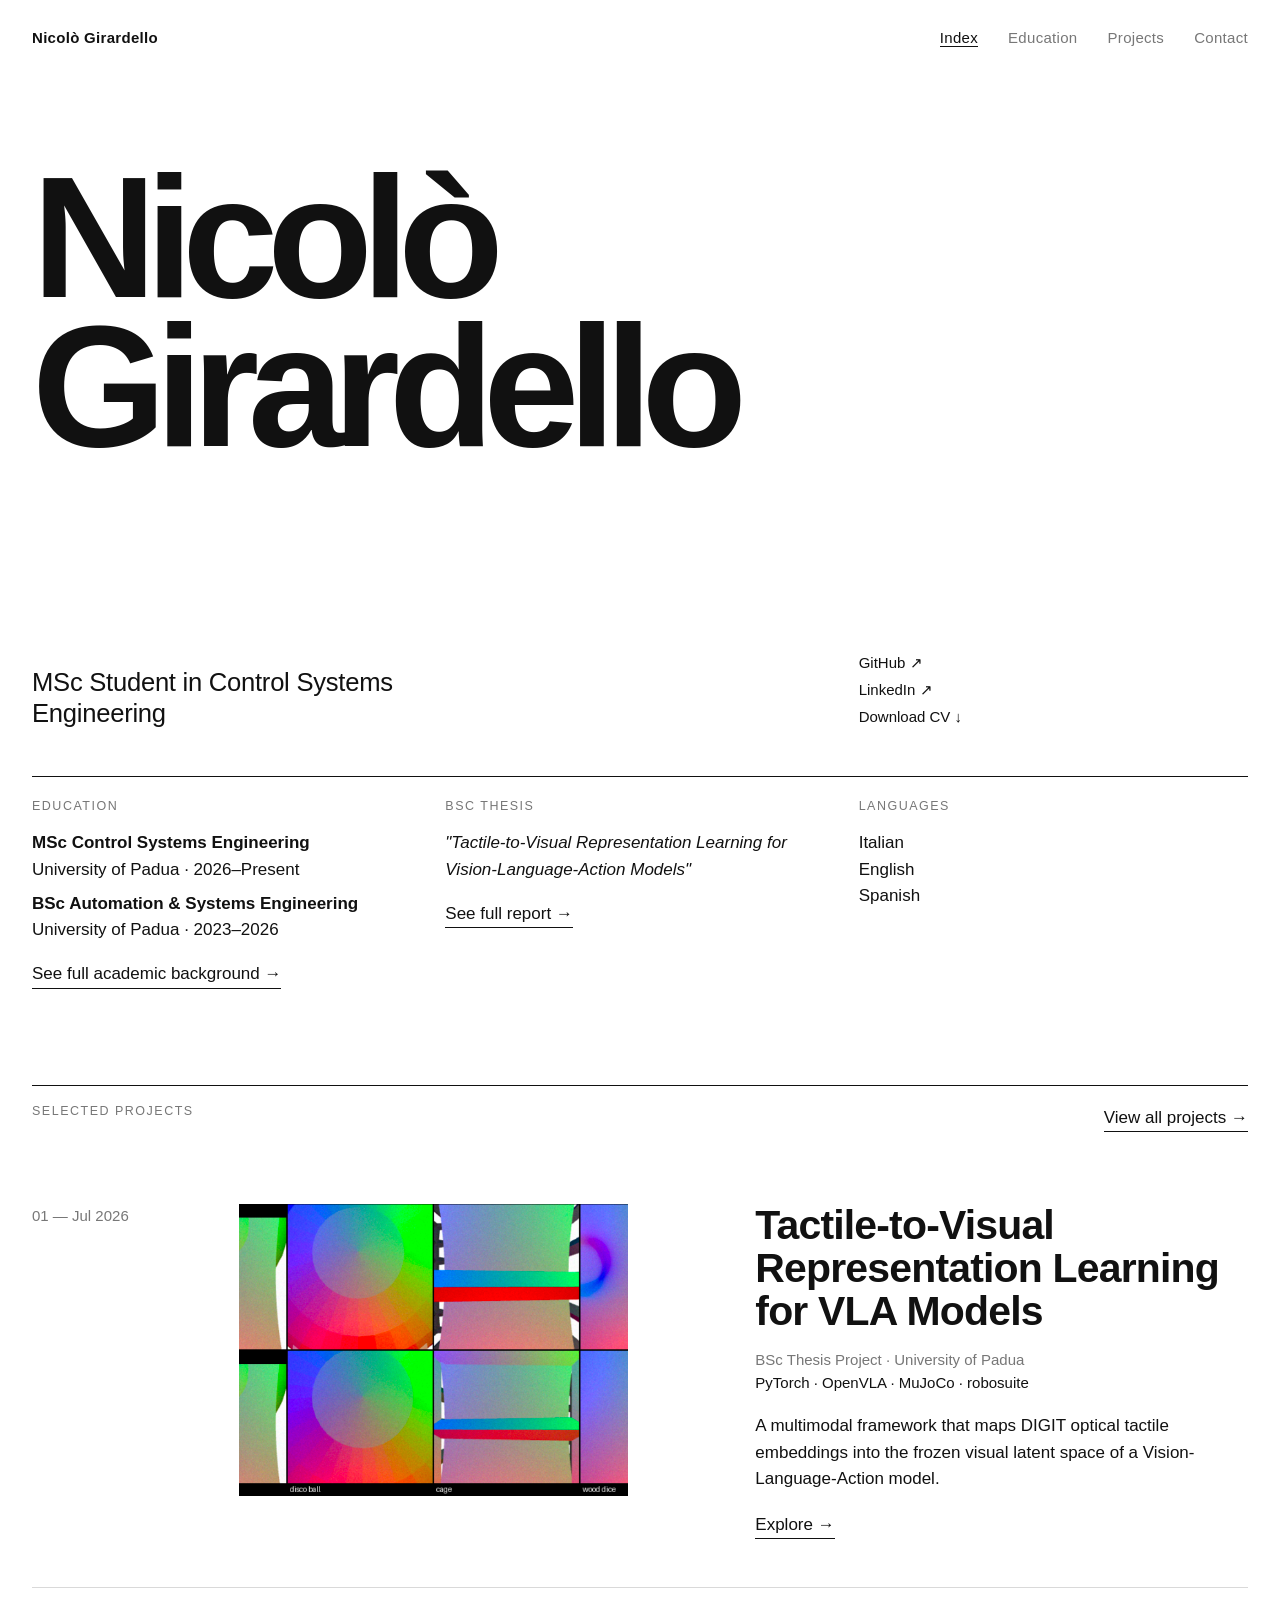
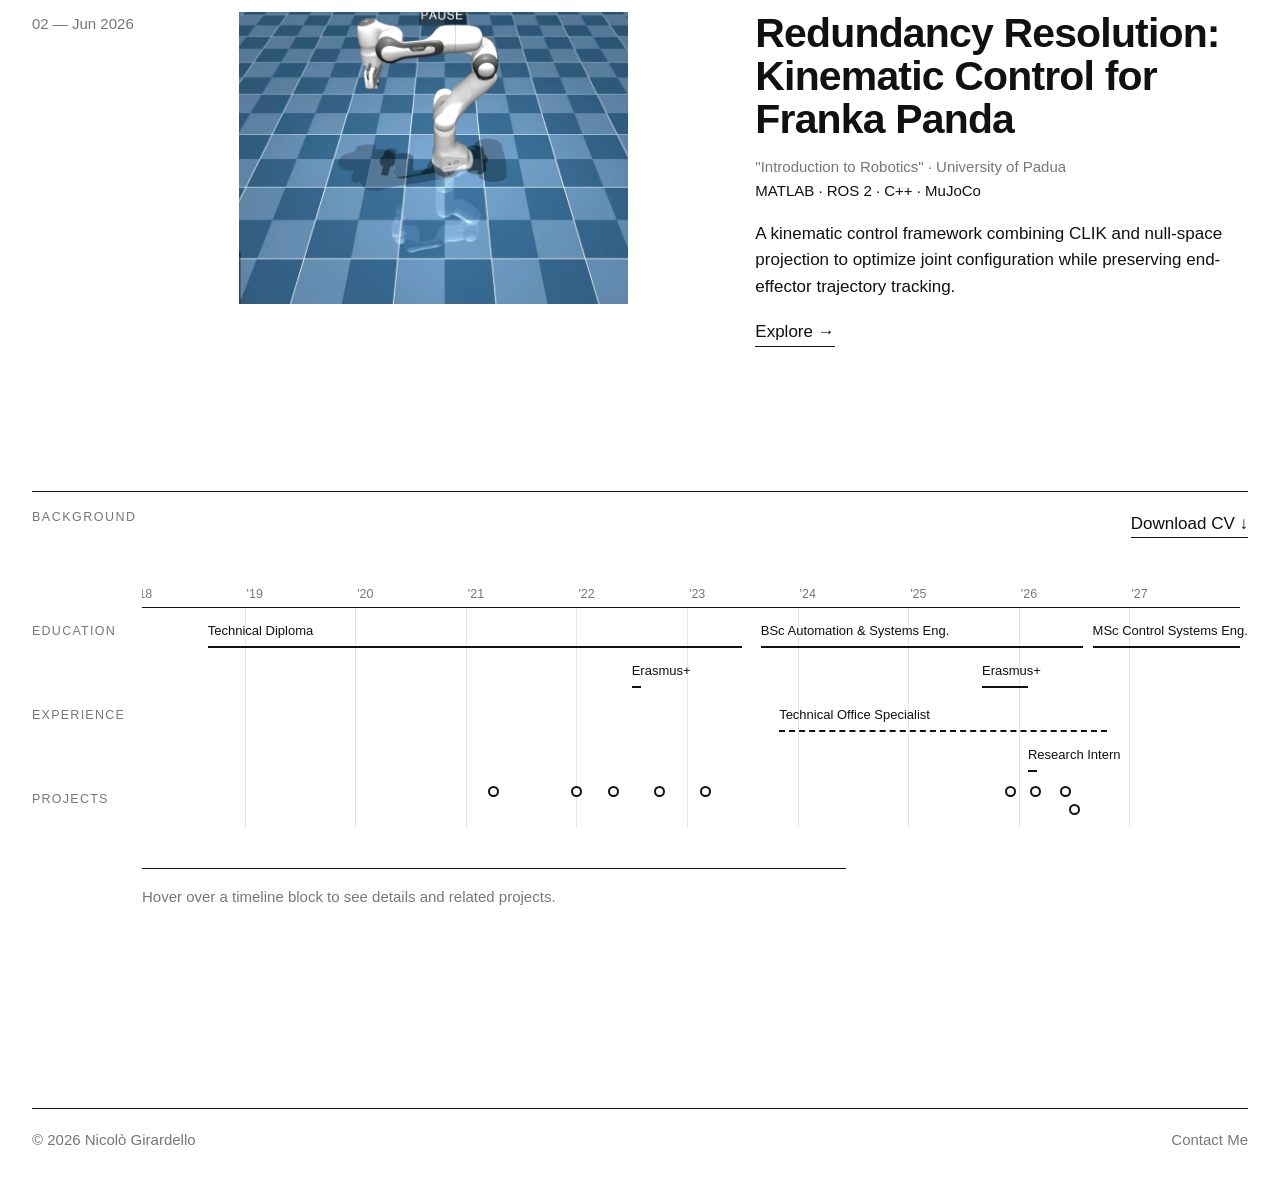
==== commit cff6d1a1: "Fix: CV" ====
--- a/index.html
+++ b/index.html
@@ -146,7 +146,7 @@
               <b class="ln">Education</b>
               <div class="trk">
                 <div class="bar t0 k-edu" data-tl="diploma" tabindex="0" style="left:6.67%;width:48.33%"><span>Technical Diploma</span></div>
-                <div class="bar t1 narrow k-edu" data-tl="crete" tabindex="0" style="left:45%;width:0.83%"><span>Exchange</span></div>
+                <div class="bar t1 narrow k-edu" data-tl="crete" tabindex="0" style="left:45%;width:0.83%"><span>Erasmus+</span></div>
                 <div class="bar t0 k-edu" data-tl="bsc" tabindex="0" style="left:56.67%;width:29.16%"><span>BSc Automation &amp; Systems Eng.</span></div>
                 <div class="bar t1 narrow k-edu" data-tl="bcn" tabindex="0" style="left:76.67%;width:4.16%"><span>Erasmus+</span></div>
                 <div class="bar t0 k-edu" data-tl="msc" tabindex="0" style="left:86.67%;width:13.33%"><span>MSc Control Systems Eng.</span></div>
